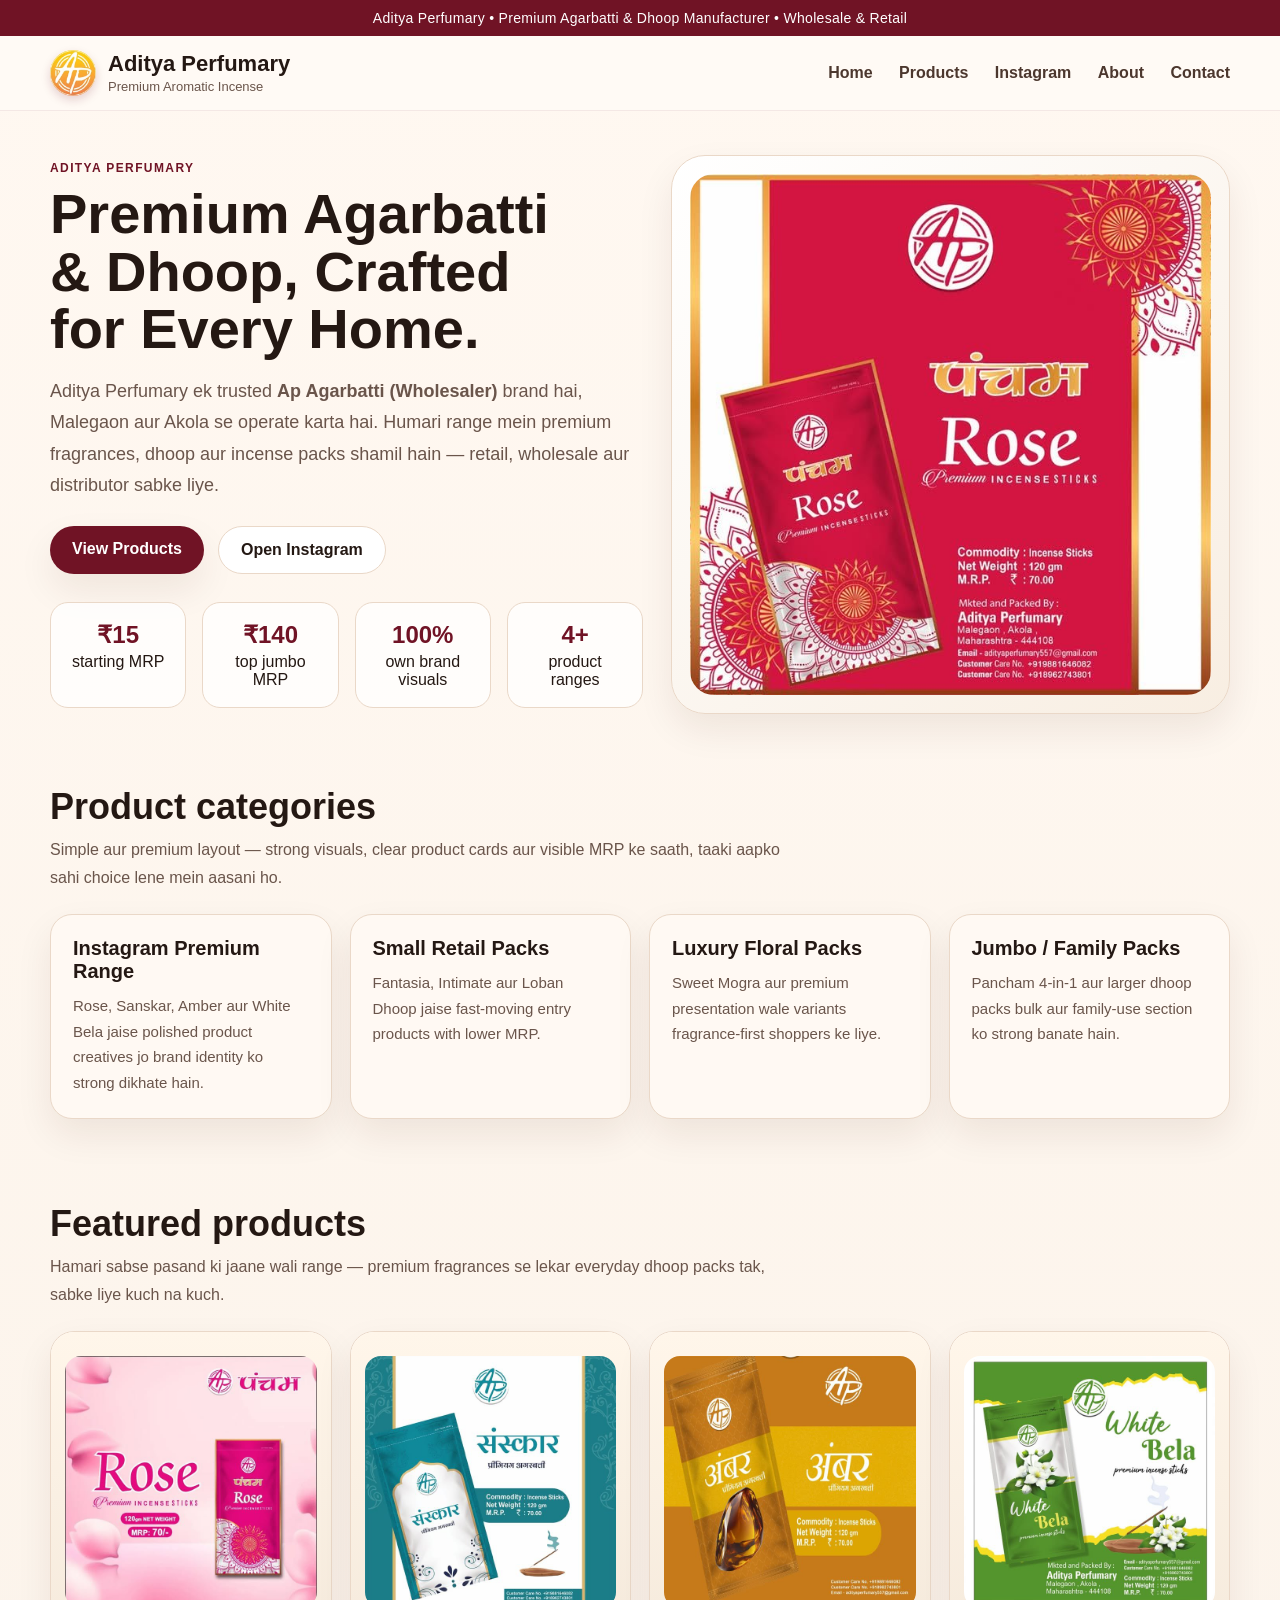
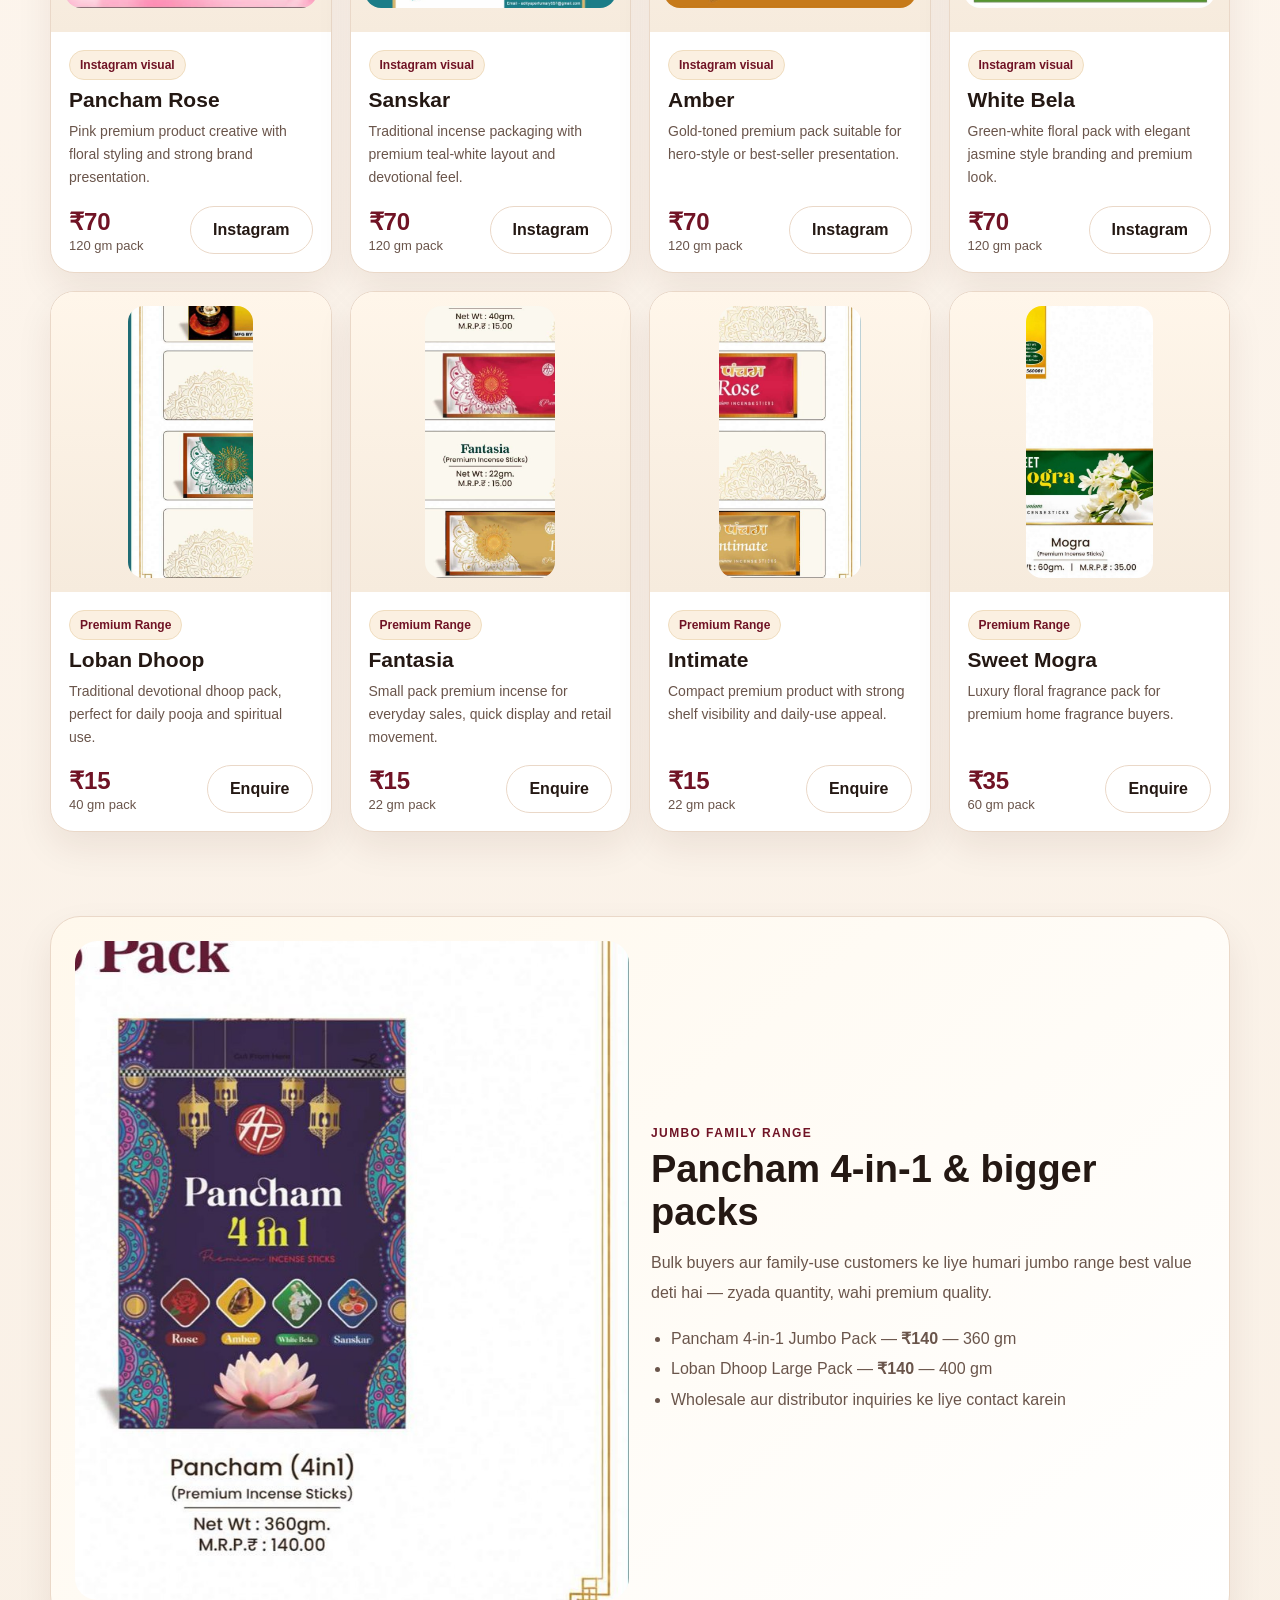
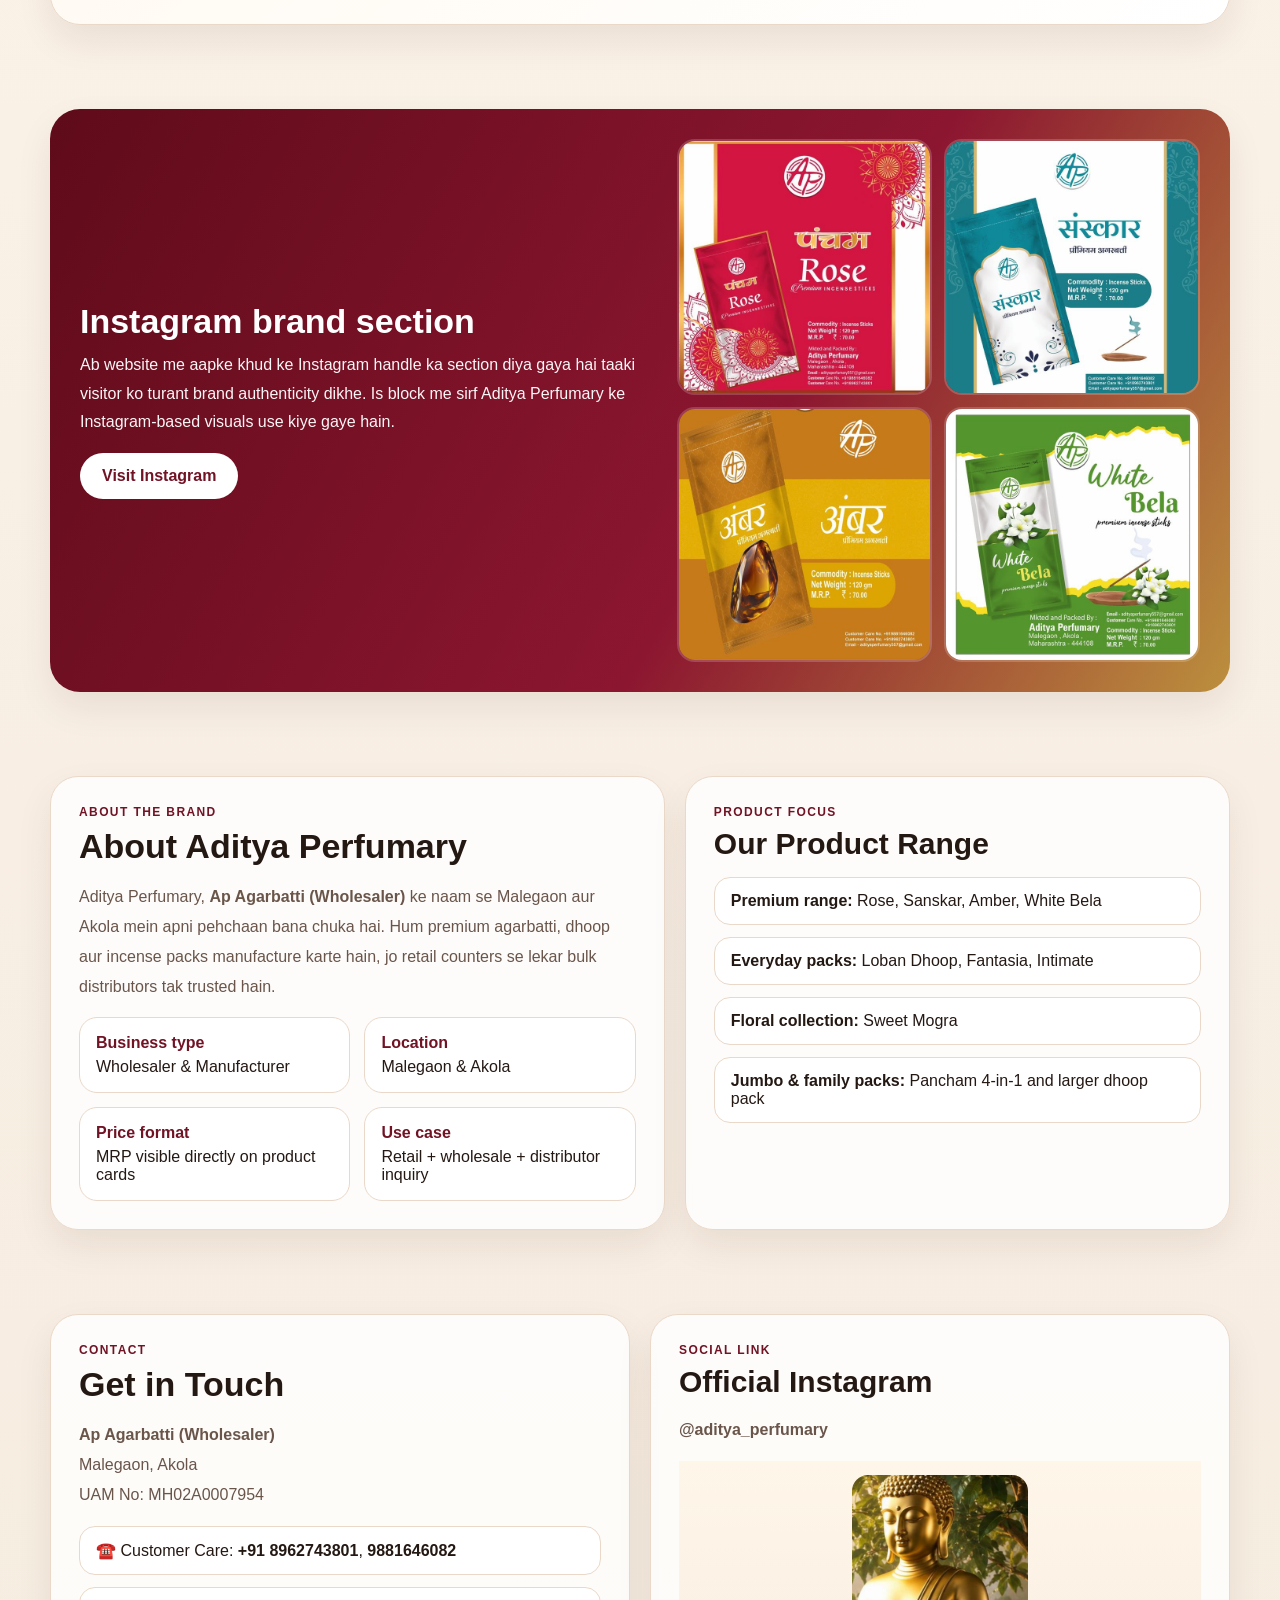
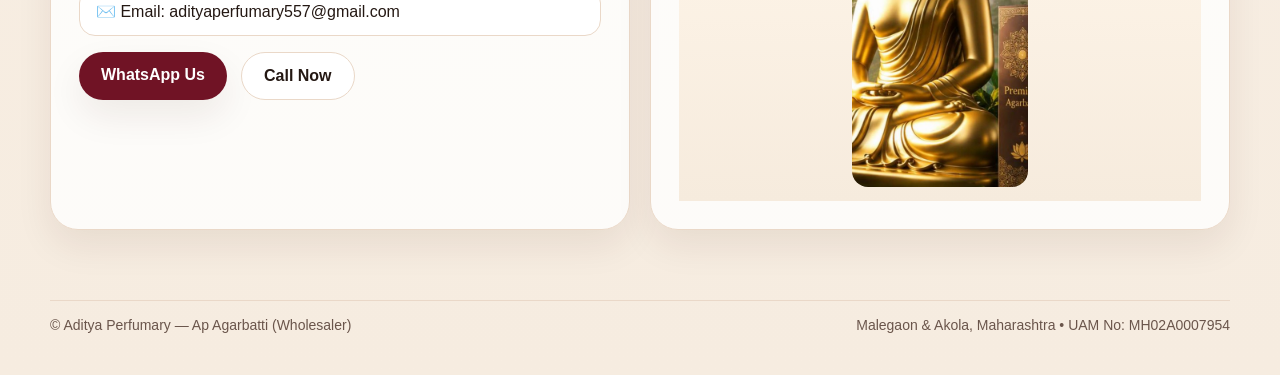
==== index.html @ 27def269 "Add files via upload" ====
<!DOCTYPE html>
<html lang="en">
<head>
<meta charset="UTF-8" />
<meta name="viewport" content="width=device-width, initial-scale=1.0" />
<title>Aditya Perfumary | One Page Website</title>
<link rel="stylesheet" href="style.css" />
</head>
<body>
<div class="top">Aditya Perfumary • Premium Agarbatti & Dhoop Manufacturer • Wholesale &amp; Retail</div>
<header>
  <div class="wrap nav">
    <div class="brand">
      <img class="mark" src="logo.png" alt="Aditya Perfumary Logo" />
      <div><b>Aditya Perfumary</b><span> Premium Aromatic Incense</span></div>
    </div>
    <nav>
      <a href="#home">Home</a>
      <a href="#products">Products</a>
      <a href="#instagram">Instagram</a>
      <a href="#about">About</a>
      <a href="#contact">Contact</a>
    </nav>
  </div>
</header>
<main id="home">
  <section class="hero">
    <div class="wrap hero-grid">
      <div>
        <div class="eyebrow">Aditya Perfumary</div>
        <h1>Premium Agarbatti<br>& Dhoop, Crafted<br>for Every Home.</h1>
        <div class="lead">Aditya Perfumary ek trusted <b>Ap Agarbatti (Wholesaler)</b> brand hai, Malegaon aur Akola se operate karta hai. Humari range mein premium fragrances, dhoop aur incense packs shamil hain — retail, wholesale aur distributor sabke liye.</div>
        <div class="btns">
          <a class="btn primary" href="#products">View Products</a>
          <a class="btn secondary" href="https://www.instagram.com/aditya_perfumary/" target="_blank">Open Instagram</a>
        </div>
        <div class="stats">
          <div class="stat"><strong>₹15</strong><span>starting MRP</span></div>
          <div class="stat"><strong>₹140</strong><span>top jumbo MRP</span></div>
          <div class="stat"><strong>100%</strong><span>own brand visuals</span></div>
          <div class="stat"><strong>4+</strong><span>product ranges</span></div>
        </div>
      </div>
      <div class="hero-card"><img src="[data-uri]" alt="Aditya Perfumary Instagram product" /></div>
    </div>
  </section>

  <section>
    <div class="wrap">
      <div class="section-head">
        <div>
          <h2>Product categories</h2>
          <p>Simple aur premium layout — strong visuals, clear product cards aur visible MRP ke saath, taaki aapko sahi choice lene mein aasani ho.</p>
        </div>
      </div>
      <div class="cats">
        <div class="cat"><h3>Instagram Premium Range</h3><p>Rose, Sanskar, Amber aur White Bela jaise polished product creatives jo brand identity ko strong dikhate hain.</p></div>
        <div class="cat"><h3>Small Retail Packs</h3><p>Fantasia, Intimate aur Loban Dhoop jaise fast-moving entry products with lower MRP.</p></div>
        <div class="cat"><h3>Luxury Floral Packs</h3><p>Sweet Mogra aur premium presentation wale variants fragrance-first shoppers ke liye.</p></div>
        <div class="cat"><h3>Jumbo / Family Packs</h3><p>Pancham 4-in-1 aur larger dhoop packs bulk aur family-use section ko strong banate hain.</p></div>
      </div>
    </div>
  </section>

  <section id="products">
    <div class="wrap">
      <div class="section-head">
        <div>
          <h2>Featured products</h2>
          <p>Hamari sabse pasand ki jaane wali range — premium fragrances se lekar everyday dhoop packs tak, sabke liye kuch na kuch.</p>
        </div>
      </div>
      <div class="products">
        <article class="card"><div class="pimg"><img src="[data-uri]" alt="Pancham Rose" /></div><div class="body"><span class="tag">Instagram visual</span><h3>Pancham Rose</h3><p>Pink premium product creative with floral styling and strong brand presentation.</p><div class="price"><div><strong>₹70</strong><br><span>120 gm pack</span></div><a class="btn secondary" href="https://www.instagram.com/aditya_perfumary/" target="_blank">Instagram</a></div></div></article>
        <article class="card"><div class="pimg"><img src="[data-uri]" alt="Sanskar" /></div><div class="body"><span class="tag">Instagram visual</span><h3>Sanskar</h3><p>Traditional incense packaging with premium teal-white layout and devotional feel.</p><div class="price"><div><strong>₹70</strong><br><span>120 gm pack</span></div><a class="btn secondary" href="https://www.instagram.com/aditya_perfumary/" target="_blank">Instagram</a></div></div></article>
        <article class="card"><div class="pimg"><img src="[data-uri]" alt="Amber" /></div><div class="body"><span class="tag">Instagram visual</span><h3>Amber</h3><p>Gold-toned premium pack suitable for hero-style or best-seller presentation.</p><div class="price"><div><strong>₹70</strong><br><span>120 gm pack</span></div><a class="btn secondary" href="https://www.instagram.com/aditya_perfumary/" target="_blank">Instagram</a></div></div></article>
        <article class="card"><div class="pimg"><img src="[data-uri]" alt="White Bela" /></div><div class="body"><span class="tag">Instagram visual</span><h3>White Bela</h3><p>Green-white floral pack with elegant jasmine style branding and premium look.</p><div class="price"><div><strong>₹70</strong><br><span>120 gm pack</span></div><a class="btn secondary" href="https://www.instagram.com/aditya_perfumary/" target="_blank">Instagram</a></div></div></article>
        <article class="card"><div class="pimg"><img src="[data-uri]" alt="Loban Dhoop" /></div><div class="body"><span class="tag">Premium Range</span><h3>Loban Dhoop</h3><p>Traditional devotional dhoop pack, perfect for daily pooja and spiritual use.</p><div class="price"><div><strong>₹15</strong><br><span>40 gm pack</span></div><a class="btn secondary" href="#contact">Enquire</a></div></div></article>
        <article class="card"><div class="pimg"><img src="[data-uri]" alt="Fantasia" /></div><div class="body"><span class="tag">Premium Range</span><h3>Fantasia</h3><p>Small pack premium incense for everyday sales, quick display and retail movement.</p><div class="price"><div><strong>₹15</strong><br><span>22 gm pack</span></div><a class="btn secondary" href="#contact">Enquire</a></div></div></article>
        <article class="card"><div class="pimg"><img src="[data-uri]" alt="Intimate" /></div><div class="body"><span class="tag">Premium Range</span><h3>Intimate</h3><p>Compact premium product with strong shelf visibility and daily-use appeal.</p><div class="price"><div><strong>₹15</strong><br><span>22 gm pack</span></div><a class="btn secondary" href="#contact">Enquire</a></div></div></article>
        <article class="card"><div class="pimg"><img src="[data-uri]" alt="Sweet Mogra" /></div><div class="body"><span class="tag">Premium Range</span><h3>Sweet Mogra</h3><p>Luxury floral fragrance pack for premium home fragrance buyers.</p><div class="price"><div><strong>₹35</strong><br><span>60 gm pack</span></div><a class="btn secondary" href="#contact">Enquire</a></div></div></article>
      </div>
    </div>
  </section>

  <section>
    <div class="wrap feature">
      <img src="[data-uri]" alt="Pancham 4 in 1 jumbo" />
      <div>
        <div class="eyebrow">Jumbo family range</div>
        <h2>Pancham 4-in-1 & bigger packs</h2>
        <p>Bulk buyers aur family-use customers ke liye humari jumbo range best value deti hai — zyada quantity, wahi premium quality.</p>
        <ul>
          <li>Pancham 4-in-1 Jumbo Pack — <b>₹140</b> — 360 gm</li>
          <li>Loban Dhoop Large Pack — <b>₹140</b> — 400 gm</li>
          <li>Wholesale aur distributor inquiries ke liye contact karein</li>
        </ul>
      </div>
    </div>
  </section>

  <section id="instagram">
    <div class="wrap instagram-band">
      <div>
        <h2>Instagram brand section</h2>
        <p>Ab website me aapke khud ke Instagram handle ka section diya gaya hai taaki visitor ko turant brand authenticity dikhe. Is block me sirf Aditya Perfumary ke Instagram-based visuals use kiye gaye hain.</p>
        <a class="btn" href="https://www.instagram.com/aditya_perfumary/" target="_blank">Visit Instagram</a>
      </div>
      <div class="ig-grid">
        <img src="[data-uri]" alt="Instagram Rose post" />
        <img src="[data-uri]" alt="Instagram Sanskar post" />
        <img src="[data-uri]" alt="Instagram Amber post" />
        <img src="[data-uri]" alt="Instagram White Bela post" />
      </div>
    </div>
  </section>

  <section id="about">
    <div class="wrap about">
      <div class="panel">
        <div class="eyebrow">About the brand</div>
        <h2 style="font-size:34px;margin:8px 0 12px">About Aditya Perfumary</h2>
        <p>Aditya Perfumary, <b>Ap Agarbatti (Wholesaler)</b> ke naam se Malegaon aur Akola mein apni pehchaan bana chuka hai. Hum premium agarbatti, dhoop aur incense packs manufacture karte hain, jo retail counters se lekar bulk distributors tak trusted hain.</p>
        <div class="mini-grid">
          <div class="mini"><b>Business type</b><span>Wholesaler &amp; Manufacturer</span></div>
          <div class="mini"><b>Location</b><span>Malegaon &amp; Akola</span></div>
          <div class="mini"><b>Price format</b><span>MRP visible directly on product cards</span></div>
          <div class="mini"><b>Use case</b><span>Retail + wholesale + distributor inquiry</span></div>
        </div>
      </div>
      <div class="panel">
        <div class="eyebrow">Product focus</div>
        <h2 style="font-size:30px;margin:8px 0 12px">Our Product Range</h2>
        <div class="list">
          <div><b>Premium range:</b> Rose, Sanskar, Amber, White Bela</div>
          <div><b>Everyday packs:</b> Loban Dhoop, Fantasia, Intimate</div>
          <div><b>Floral collection:</b> Sweet Mogra</div>
          <div><b>Jumbo &amp; family packs:</b> Pancham 4-in-1 and larger dhoop pack</div>
        </div>
      </div>
    </div>
  </section>

  <section id="contact">
    <div class="wrap contact">
      <div class="panel">
        <div class="eyebrow">Contact</div>
        <h2 style="font-size:34px;margin:8px 0 12px">Get in Touch</h2>
        <p><b>Ap Agarbatti (Wholesaler)</b><br>Malegaon, Akola<br>UAM No: MH02A0007954</p>
        <div class="list">
          <div>☎️ Customer Care: <b>+91 8962743801</b>, <b>9881646082</b></div>
          <div>✉️ Email: <a href="mailto:adityaperfumary557@gmail.com">adityaperfumary557@gmail.com</a></div>
        </div>
        <div class="btns" style="margin-top:16px">
          <a class="btn primary" href="https://wa.me/918962743801" target="_blank">WhatsApp Us</a>
          <a class="btn secondary" href="tel:+918962743801">Call Now</a>
        </div>
      </div>
      <div class="panel">
        <div class="eyebrow">Social link</div>
        <h2 style="font-size:30px;margin:8px 0 12px">Official Instagram</h2>
        <p><a href="https://www.instagram.com/aditya_perfumary/" target="_blank"><b>@aditya_perfumary</b></a></p>
        <div class="pimg" style="height:340px"><img src="[data-uri]" alt="Pancham 4-in-1 Jumbo Pack" /></div>
      </div>
    </div>
  </section>
</main>
<footer>
  <div class="wrap footer">
    <div>© Aditya Perfumary — Ap Agarbatti (Wholesaler)</div>
    <div>Malegaon &amp; Akola, Maharashtra • UAM No: MH02A0007954</div>
  </div>
</footer>
</body>
</html>
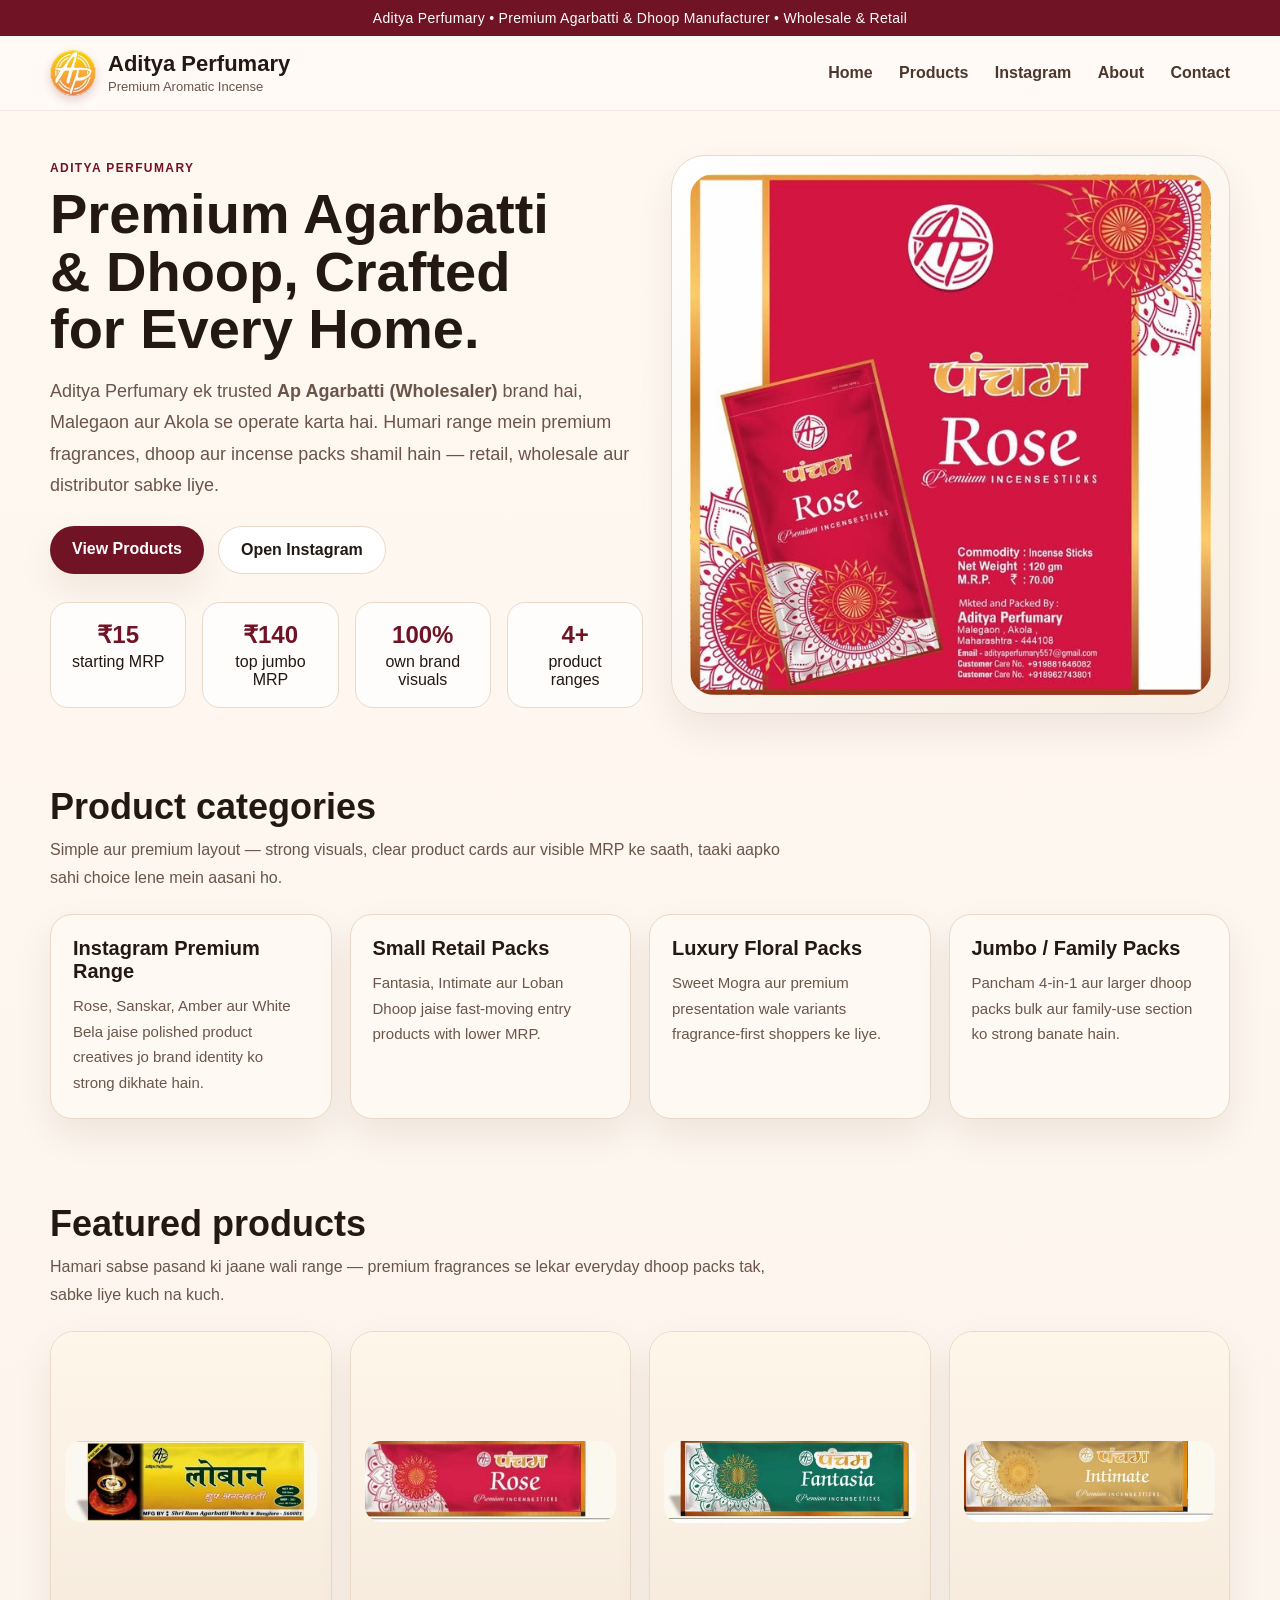
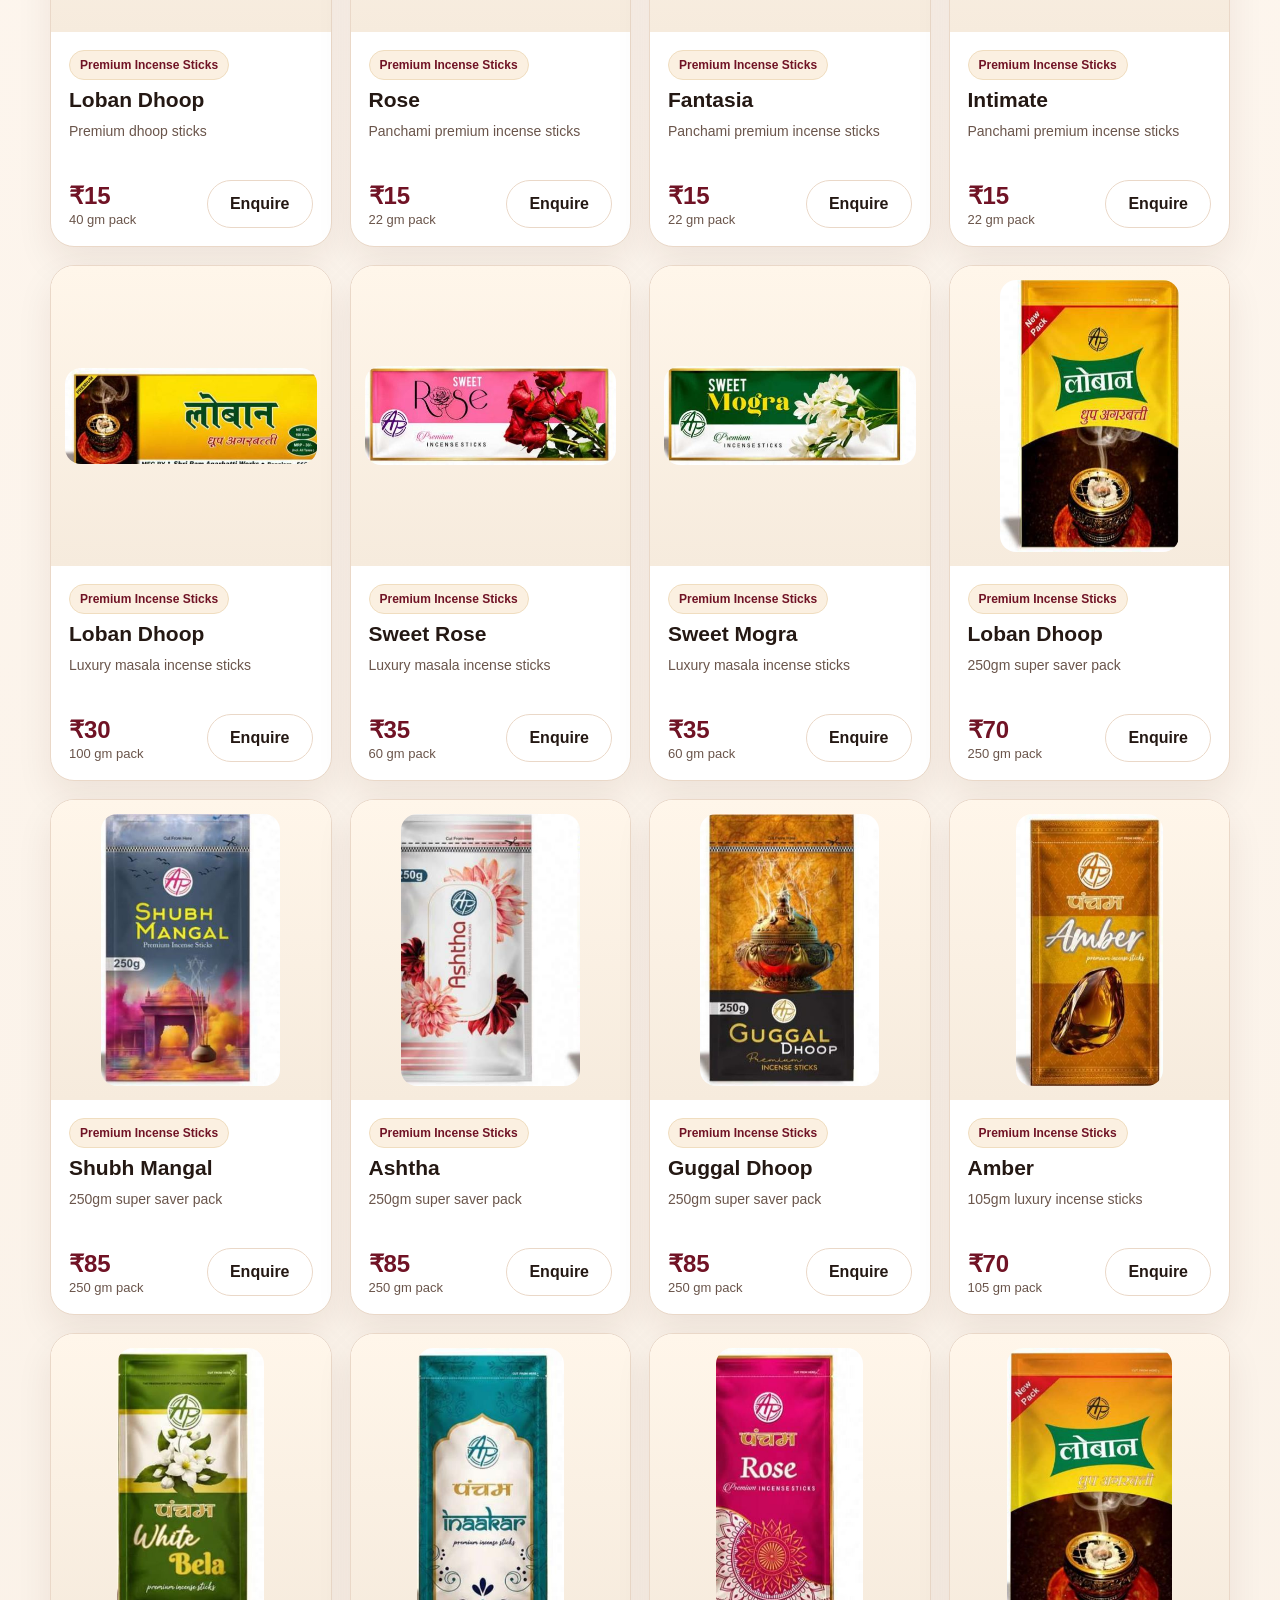
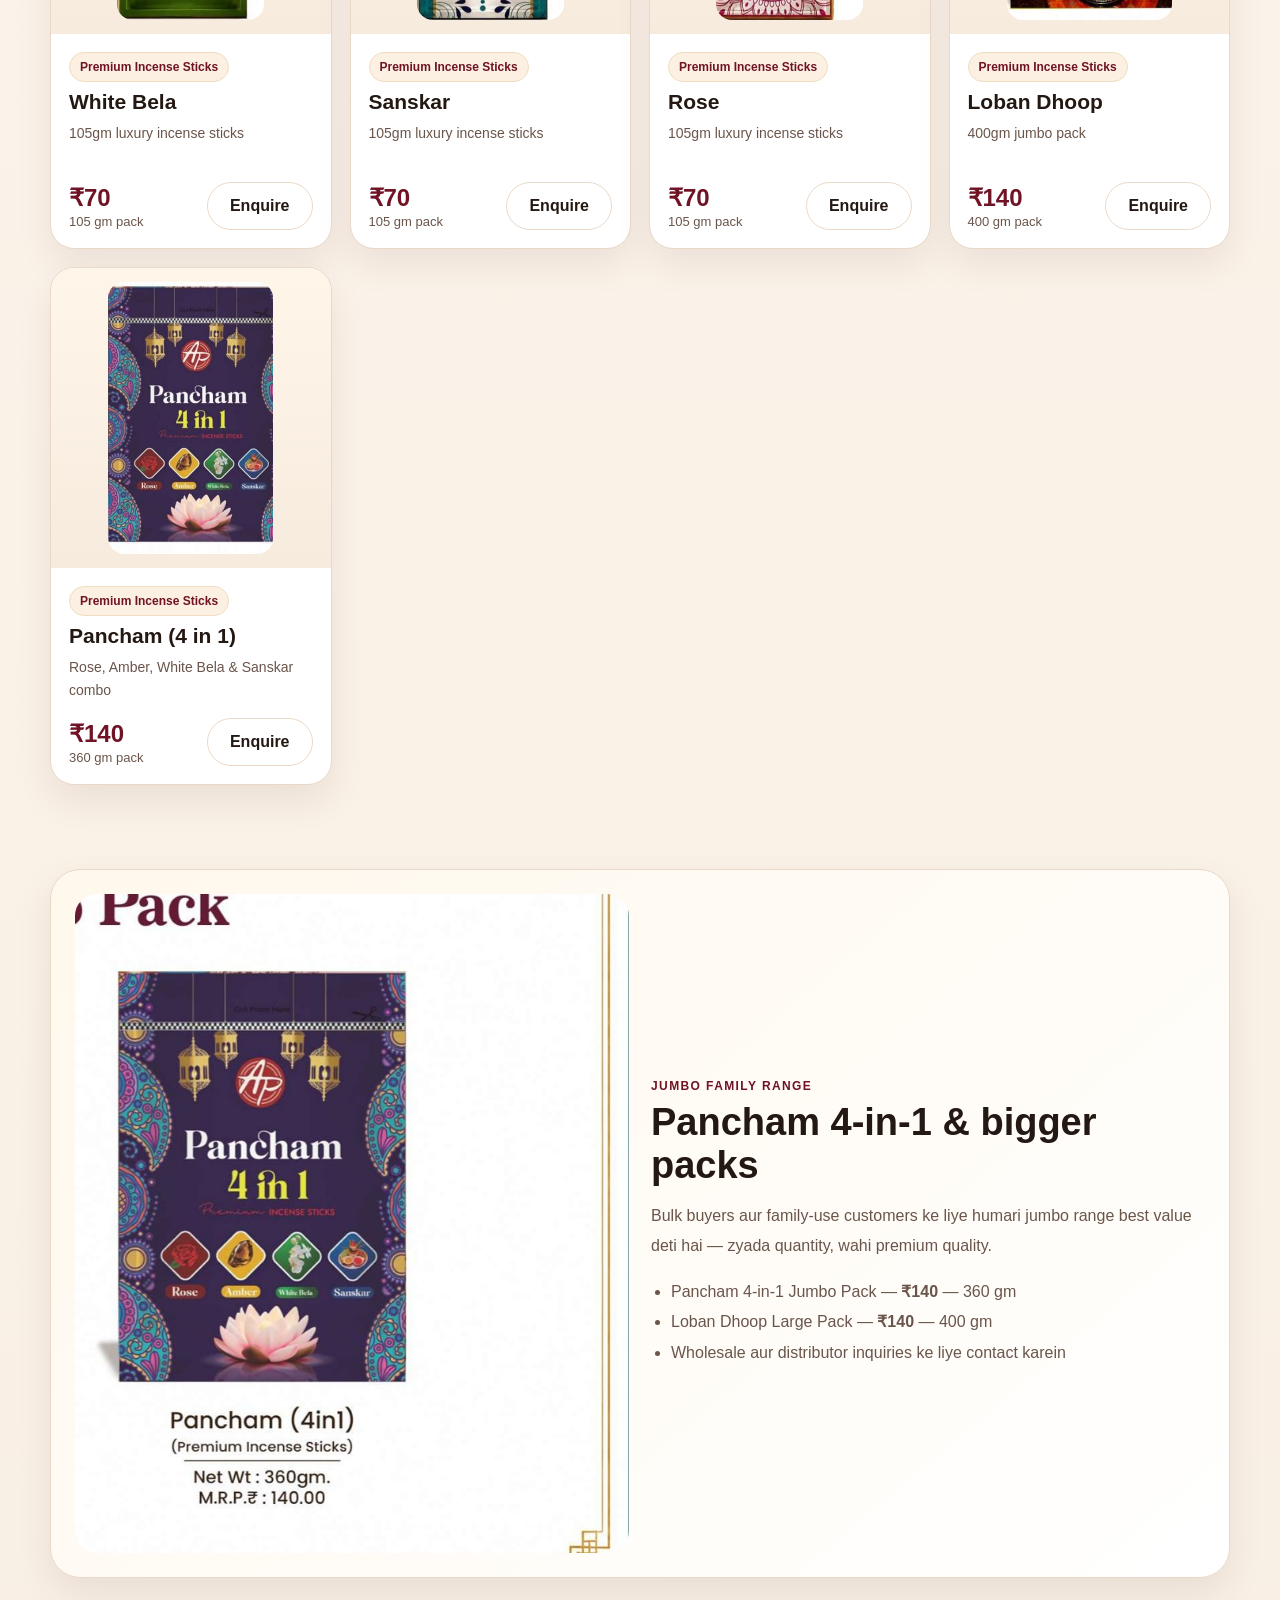
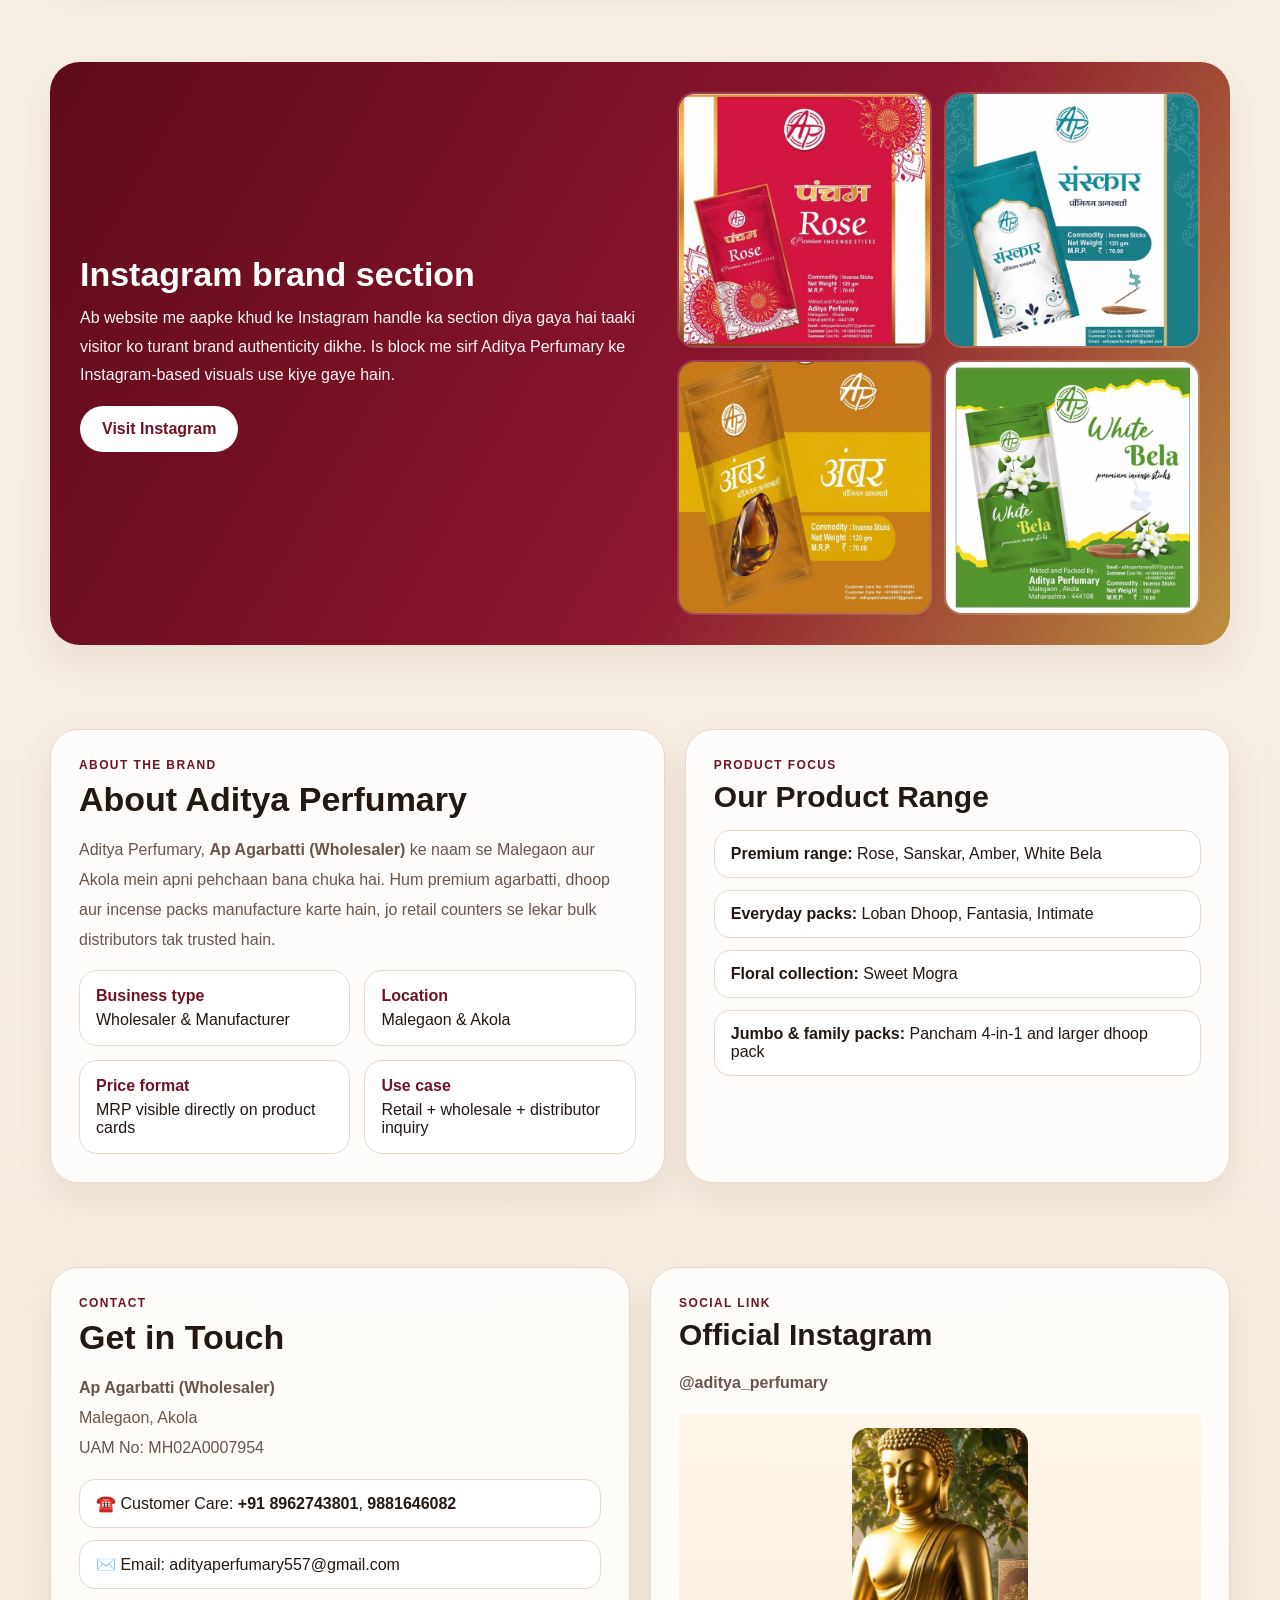
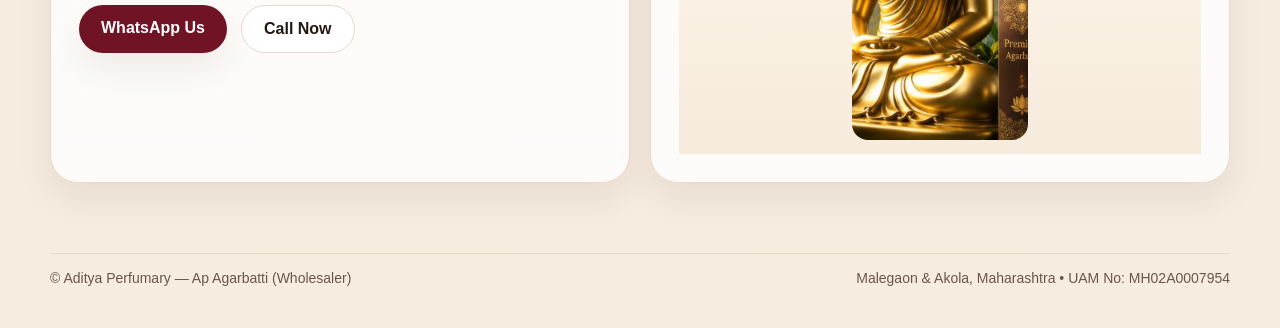
==== commit 1a009e40: "Add files via upload" ====
--- a/index.html
+++ b/index.html
@@ -71,14 +71,23 @@
         </div>
       </div>
       <div class="products">
-        <article class="card"><div class="pimg"><img src="[data-uri]" alt="Pancham Rose" /></div><div class="body"><span class="tag">Instagram visual</span><h3>Pancham Rose</h3><p>Pink premium product creative with floral styling and strong brand presentation.</p><div class="price"><div><strong>₹70</strong><br><span>120 gm pack</span></div><a class="btn secondary" href="https://www.instagram.com/aditya_perfumary/" target="_blank">Instagram</a></div></div></article>
-        <article class="card"><div class="pimg"><img src="[data-uri]" alt="Sanskar" /></div><div class="body"><span class="tag">Instagram visual</span><h3>Sanskar</h3><p>Traditional incense packaging with premium teal-white layout and devotional feel.</p><div class="price"><div><strong>₹70</strong><br><span>120 gm pack</span></div><a class="btn secondary" href="https://www.instagram.com/aditya_perfumary/" target="_blank">Instagram</a></div></div></article>
-        <article class="card"><div class="pimg"><img src="[data-uri]" alt="Amber" /></div><div class="body"><span class="tag">Instagram visual</span><h3>Amber</h3><p>Gold-toned premium pack suitable for hero-style or best-seller presentation.</p><div class="price"><div><strong>₹70</strong><br><span>120 gm pack</span></div><a class="btn secondary" href="https://www.instagram.com/aditya_perfumary/" target="_blank">Instagram</a></div></div></article>
-        <article class="card"><div class="pimg"><img src="[data-uri]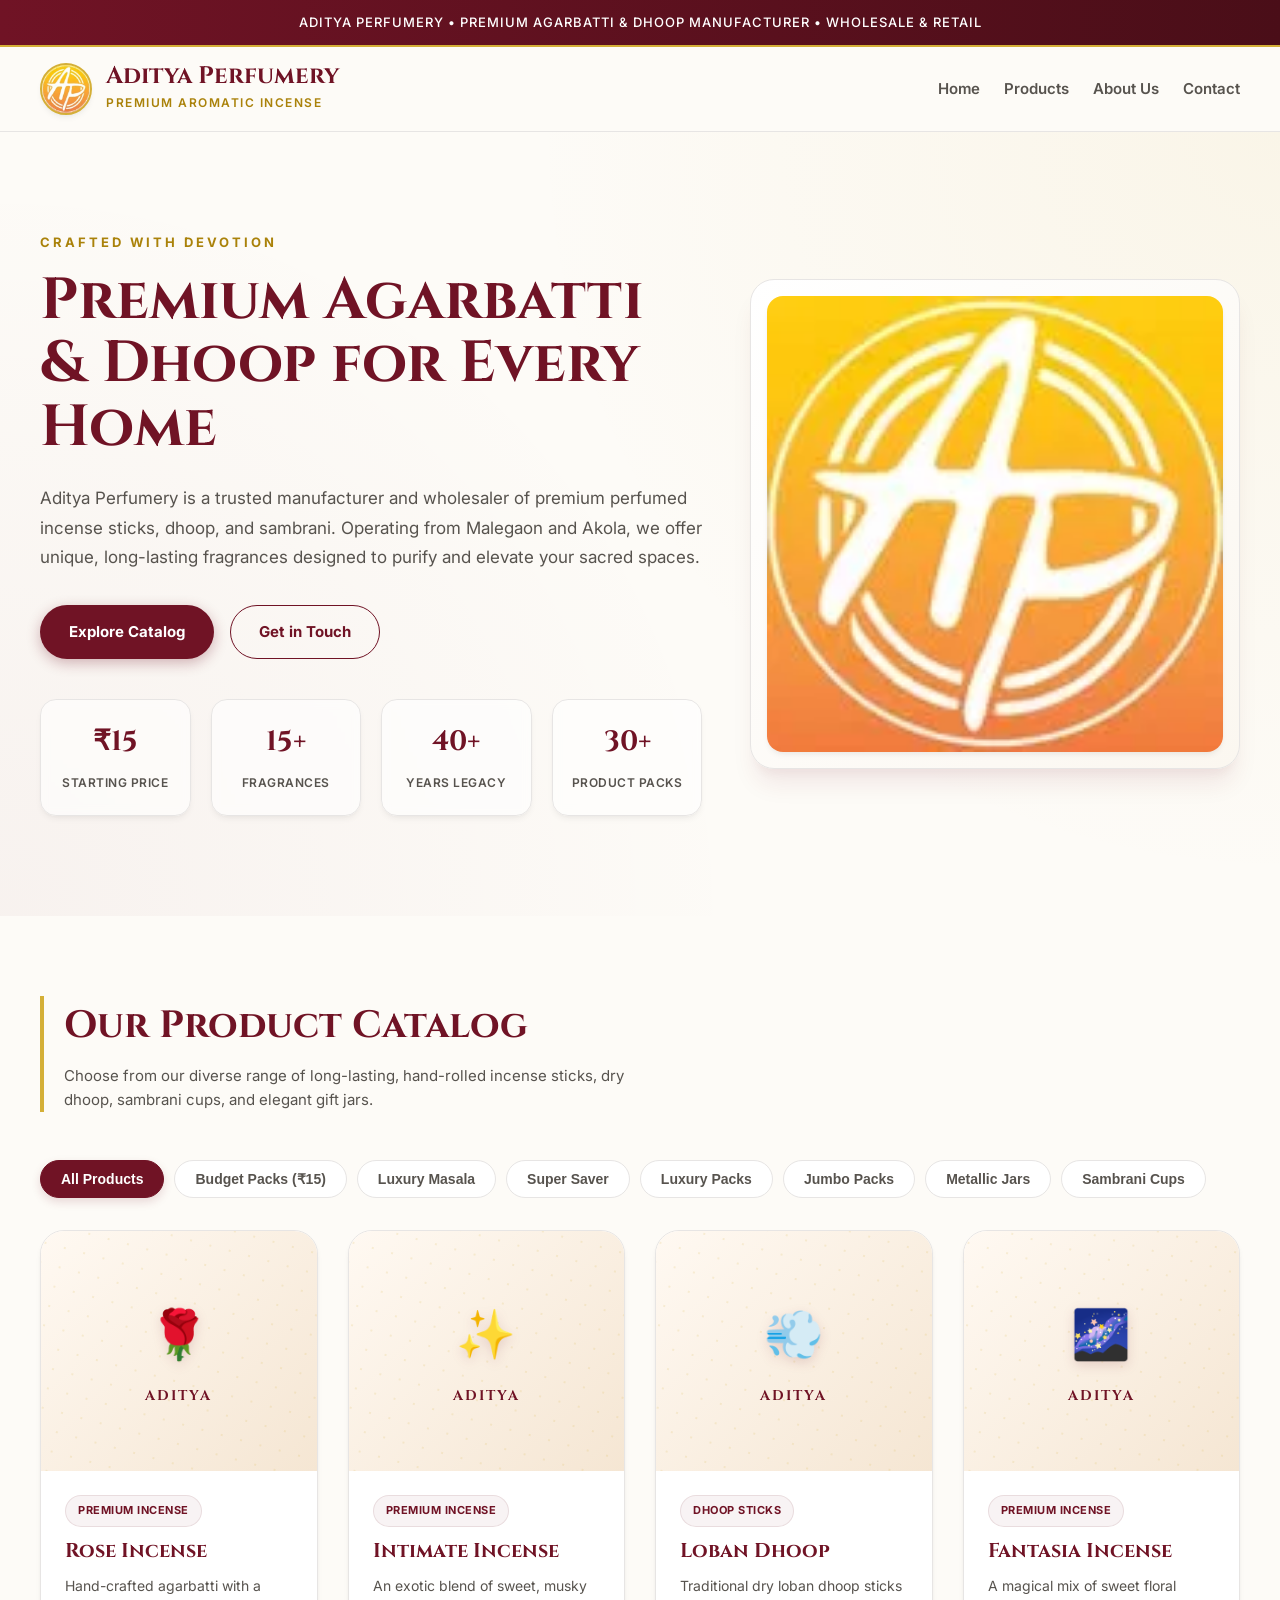
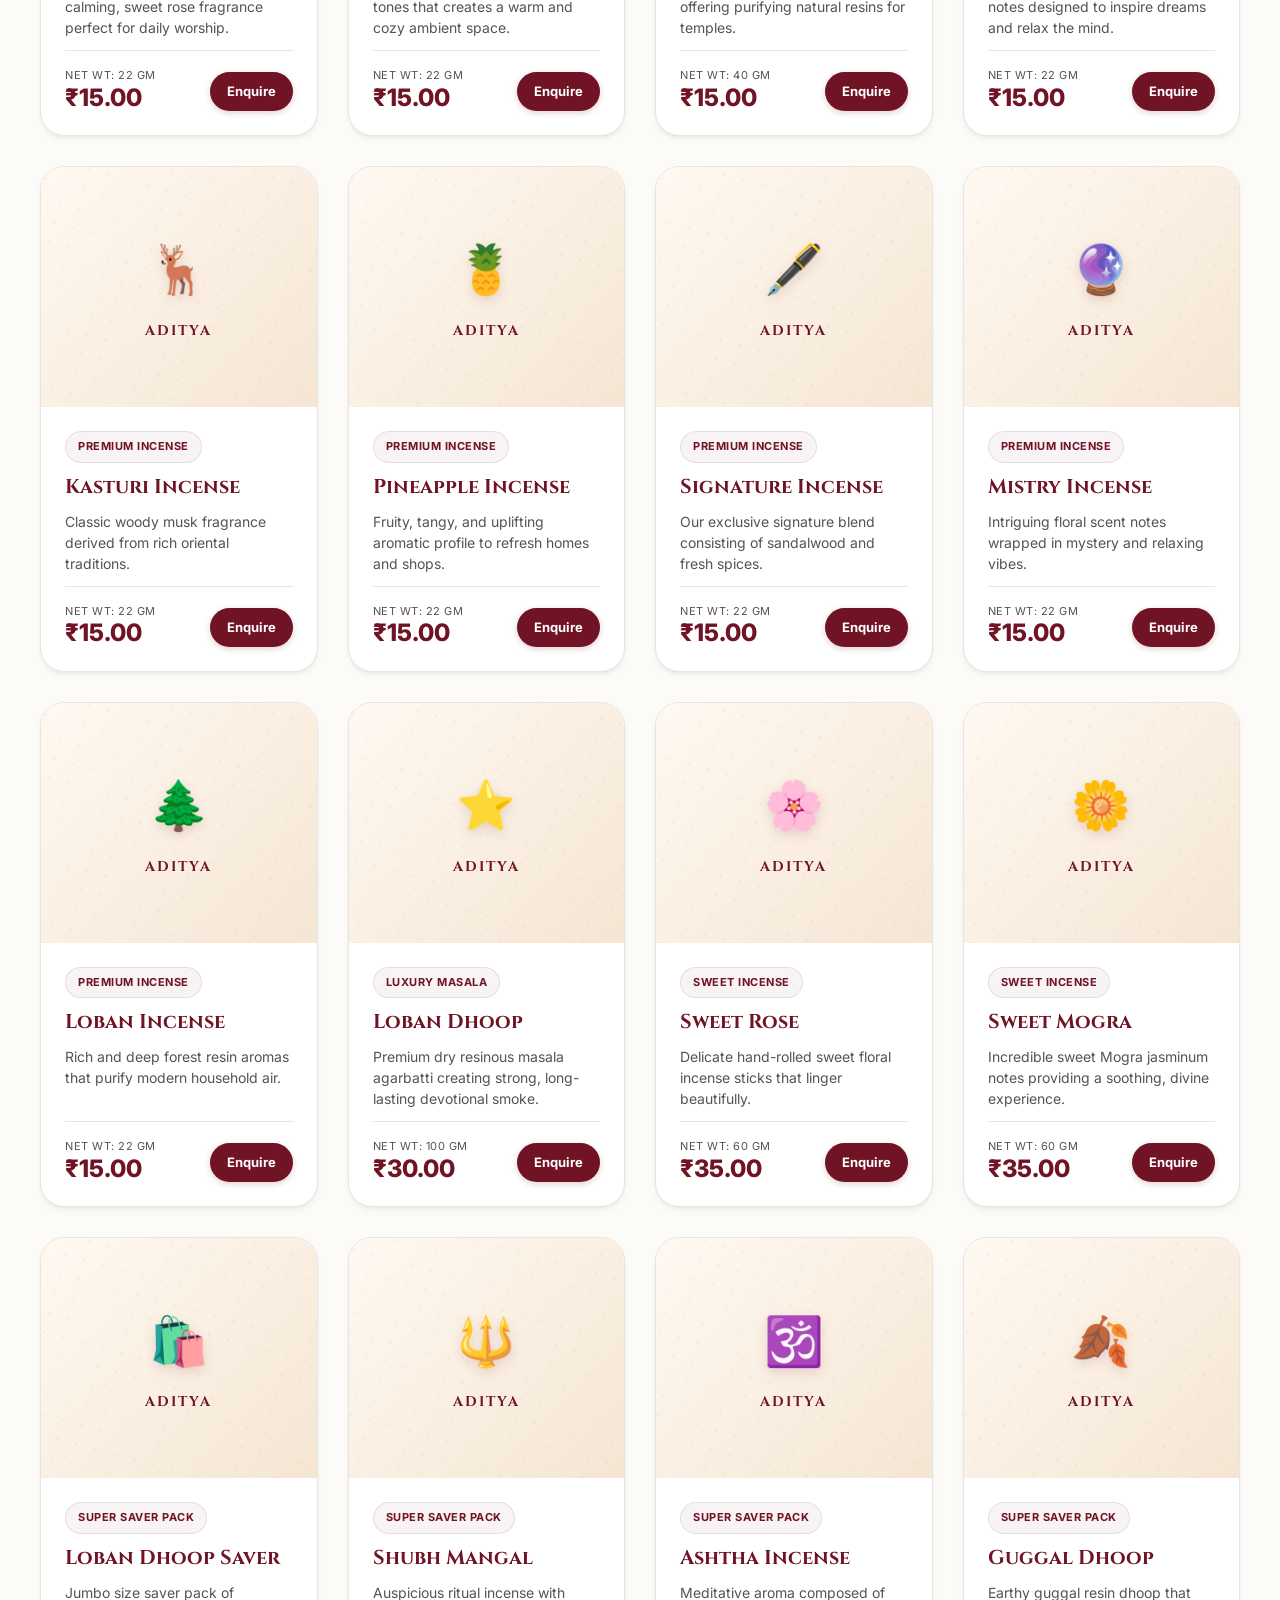
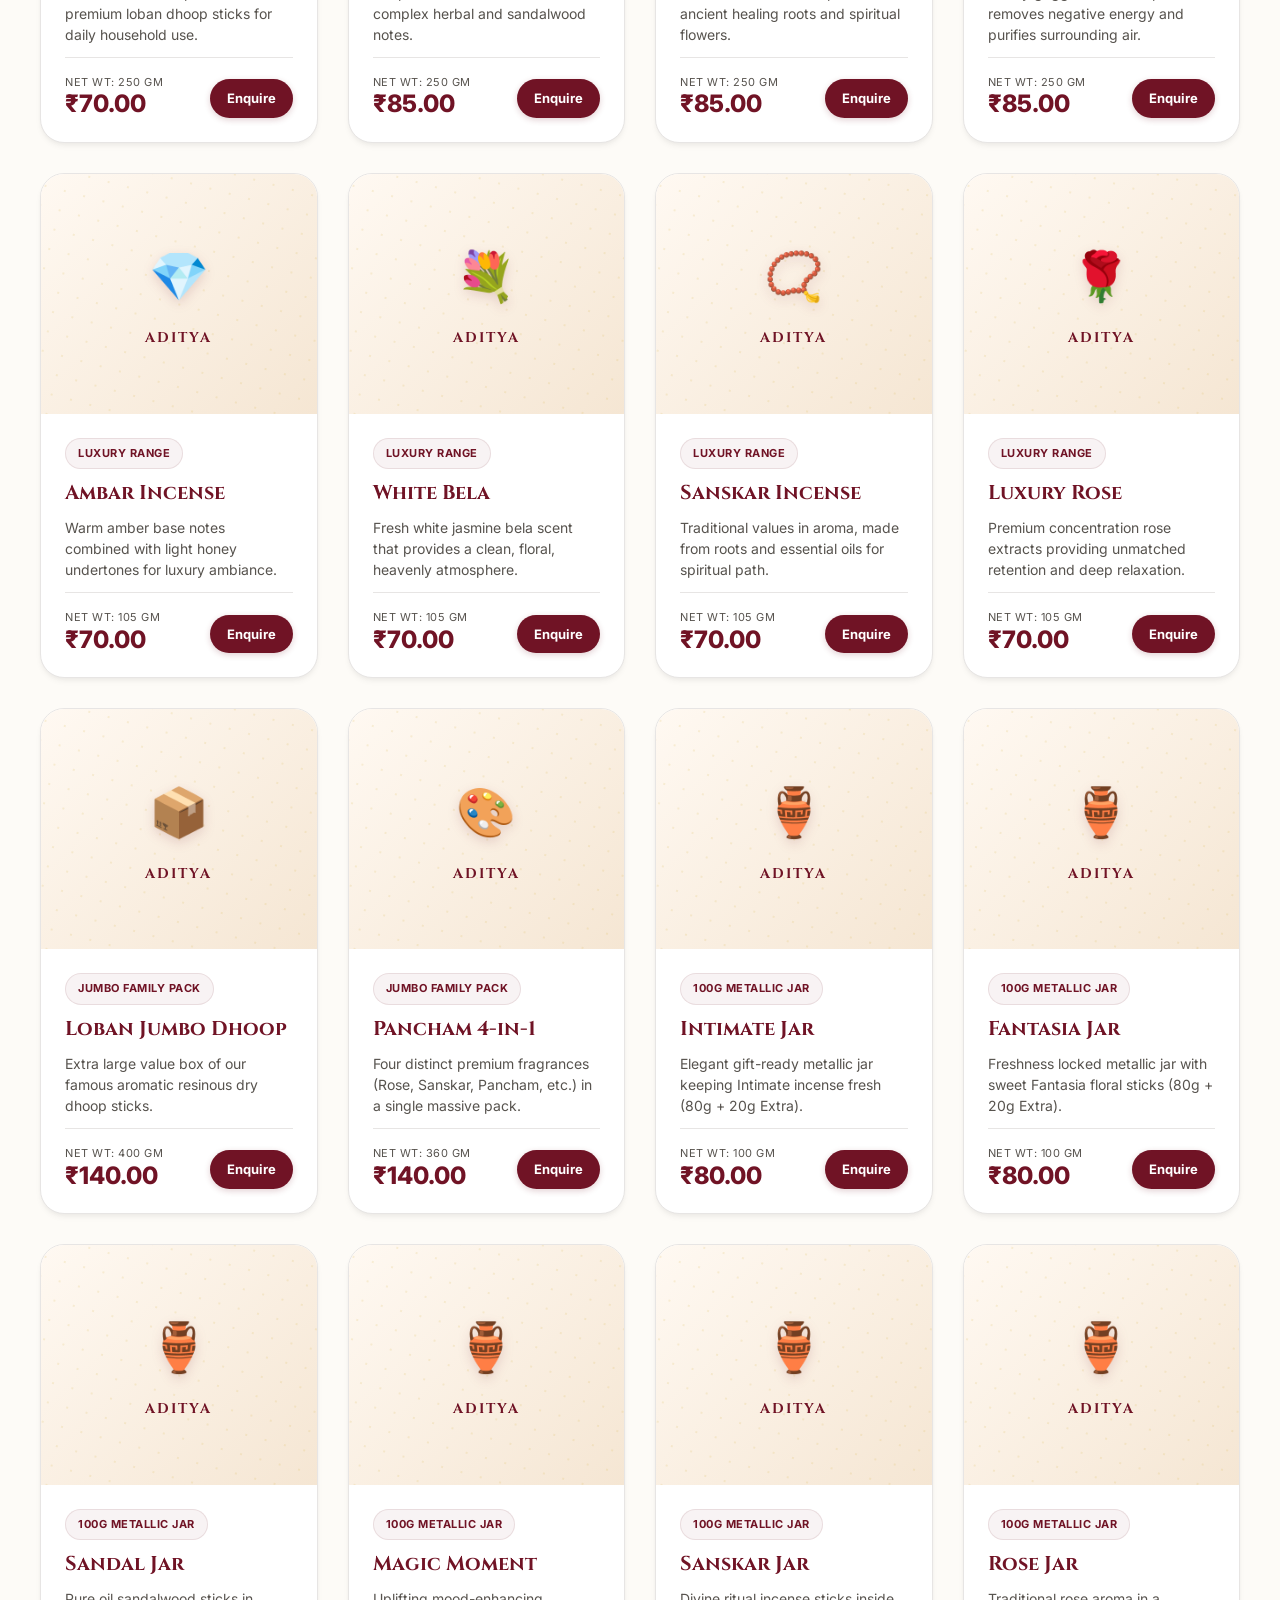
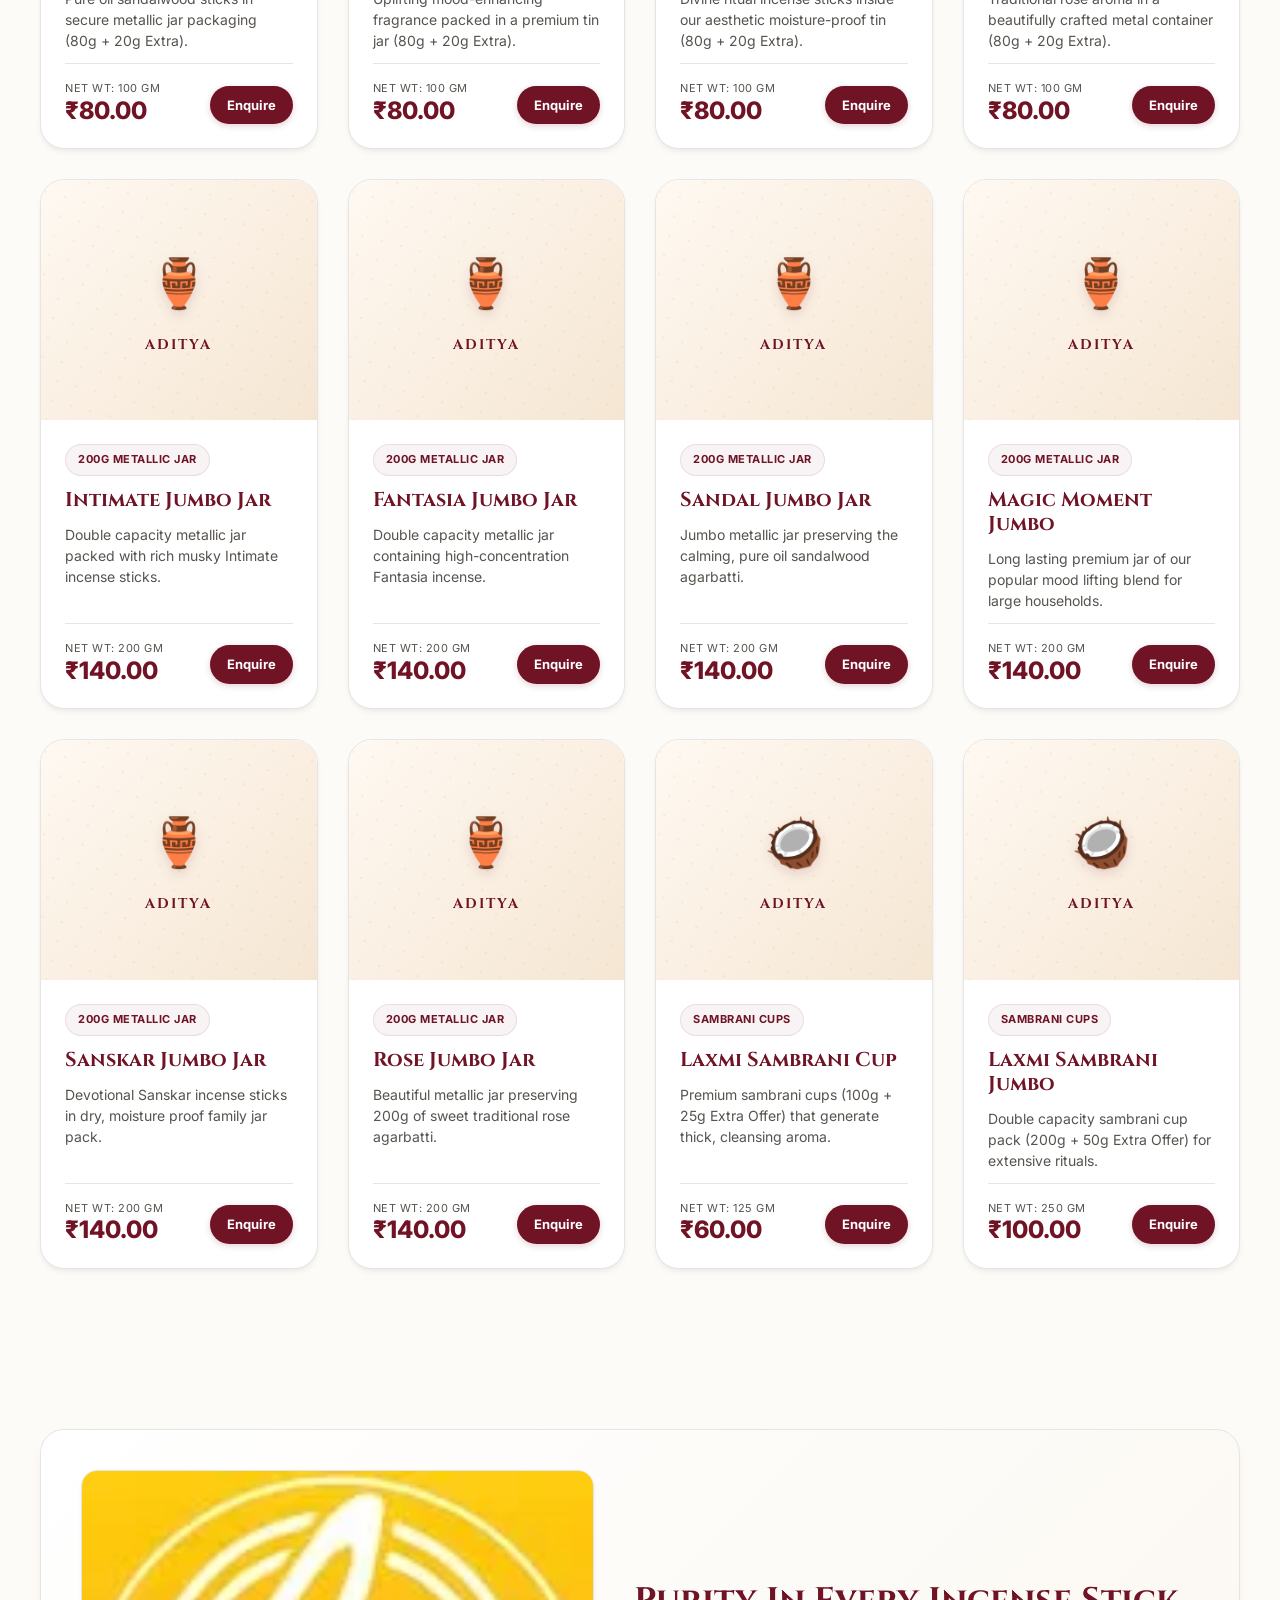
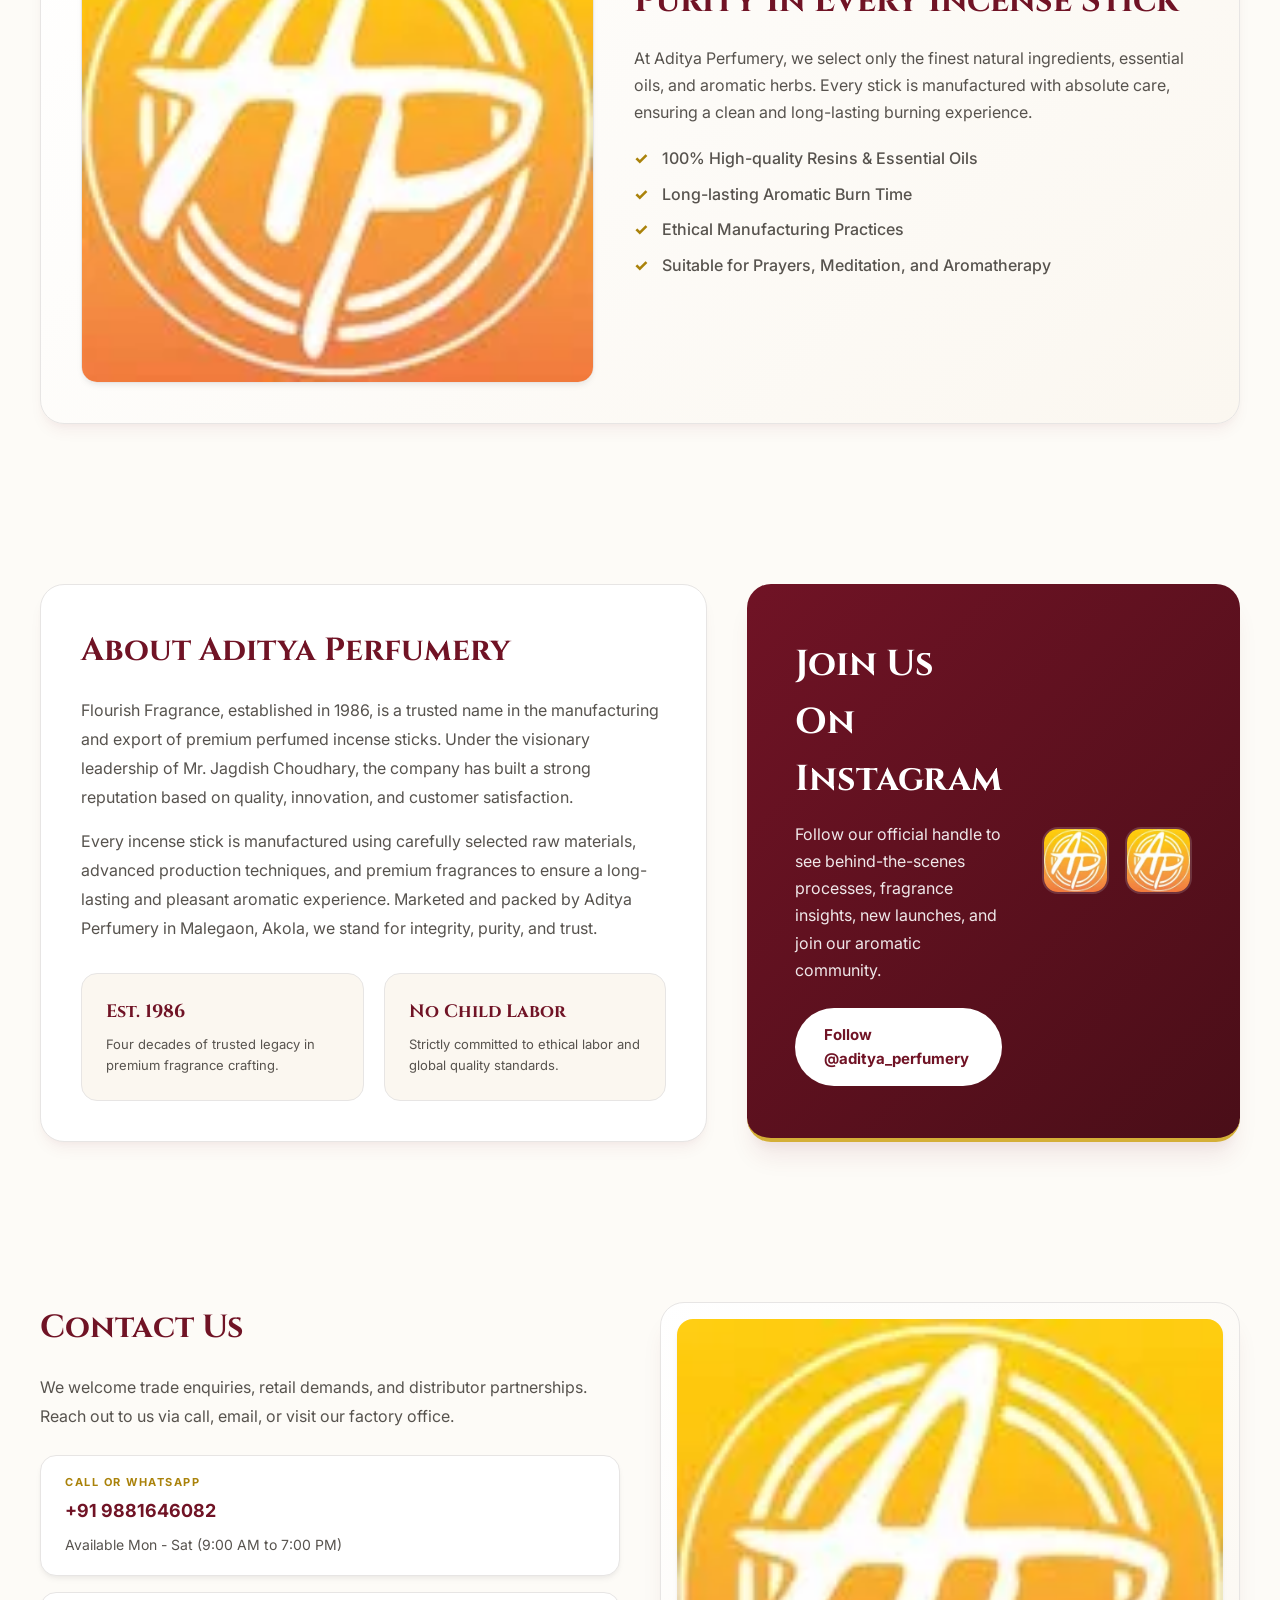
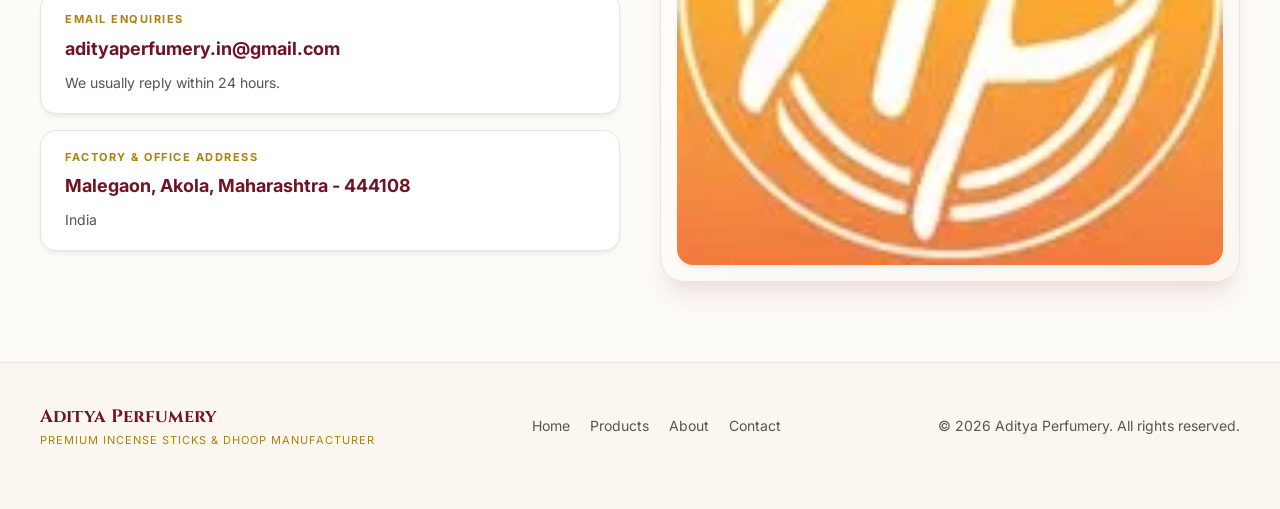
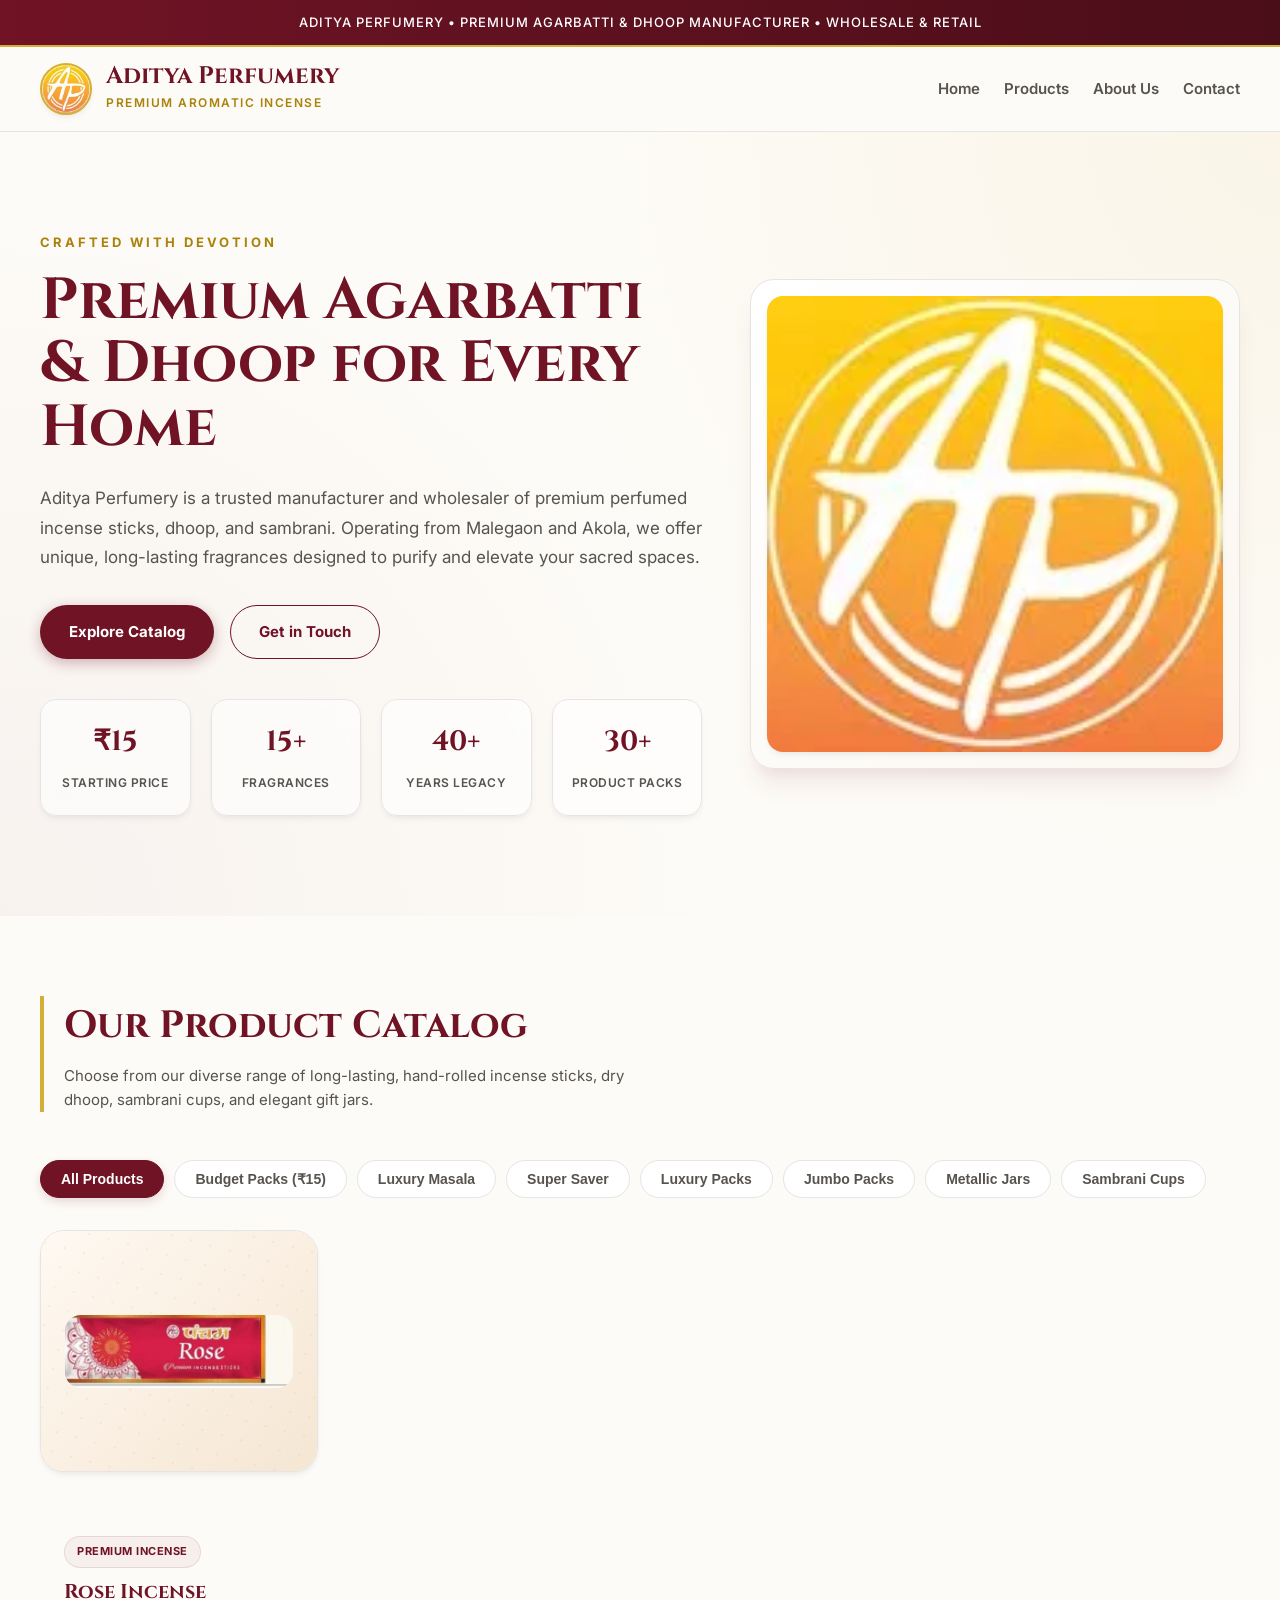
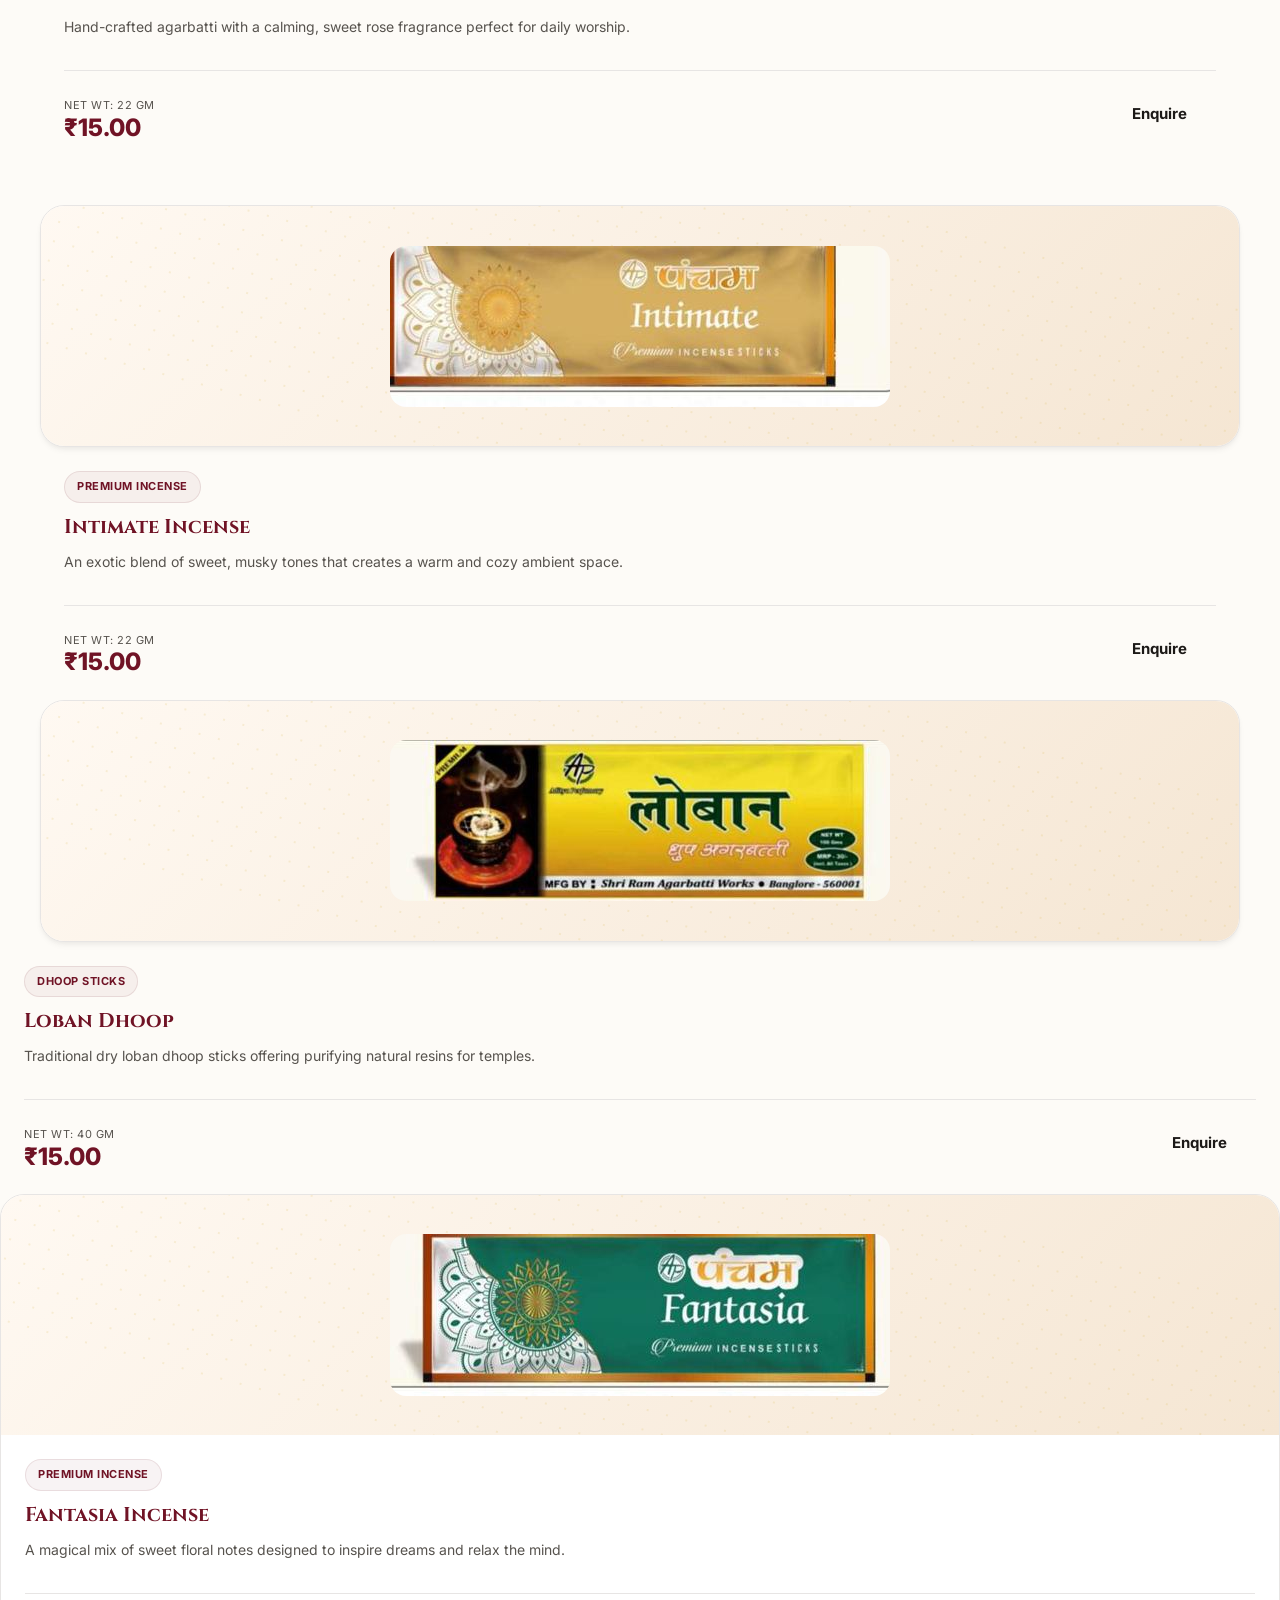
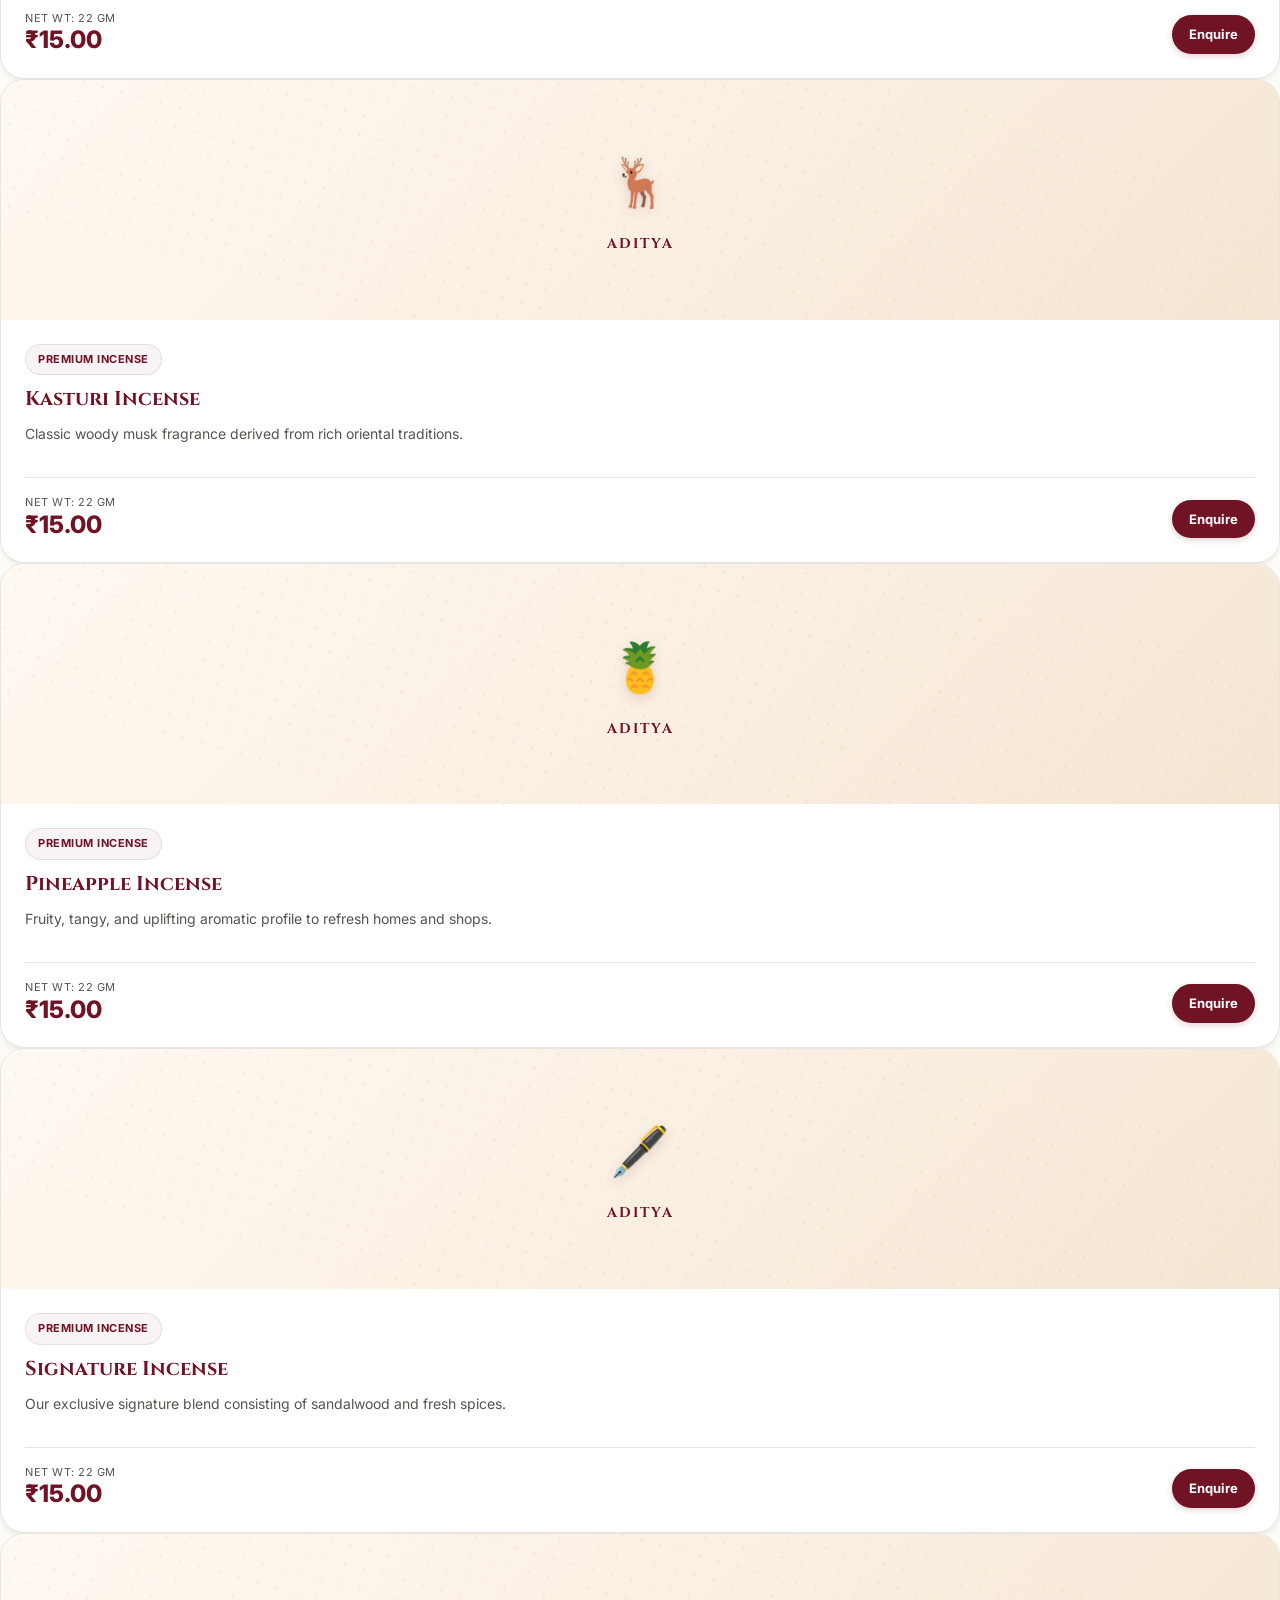
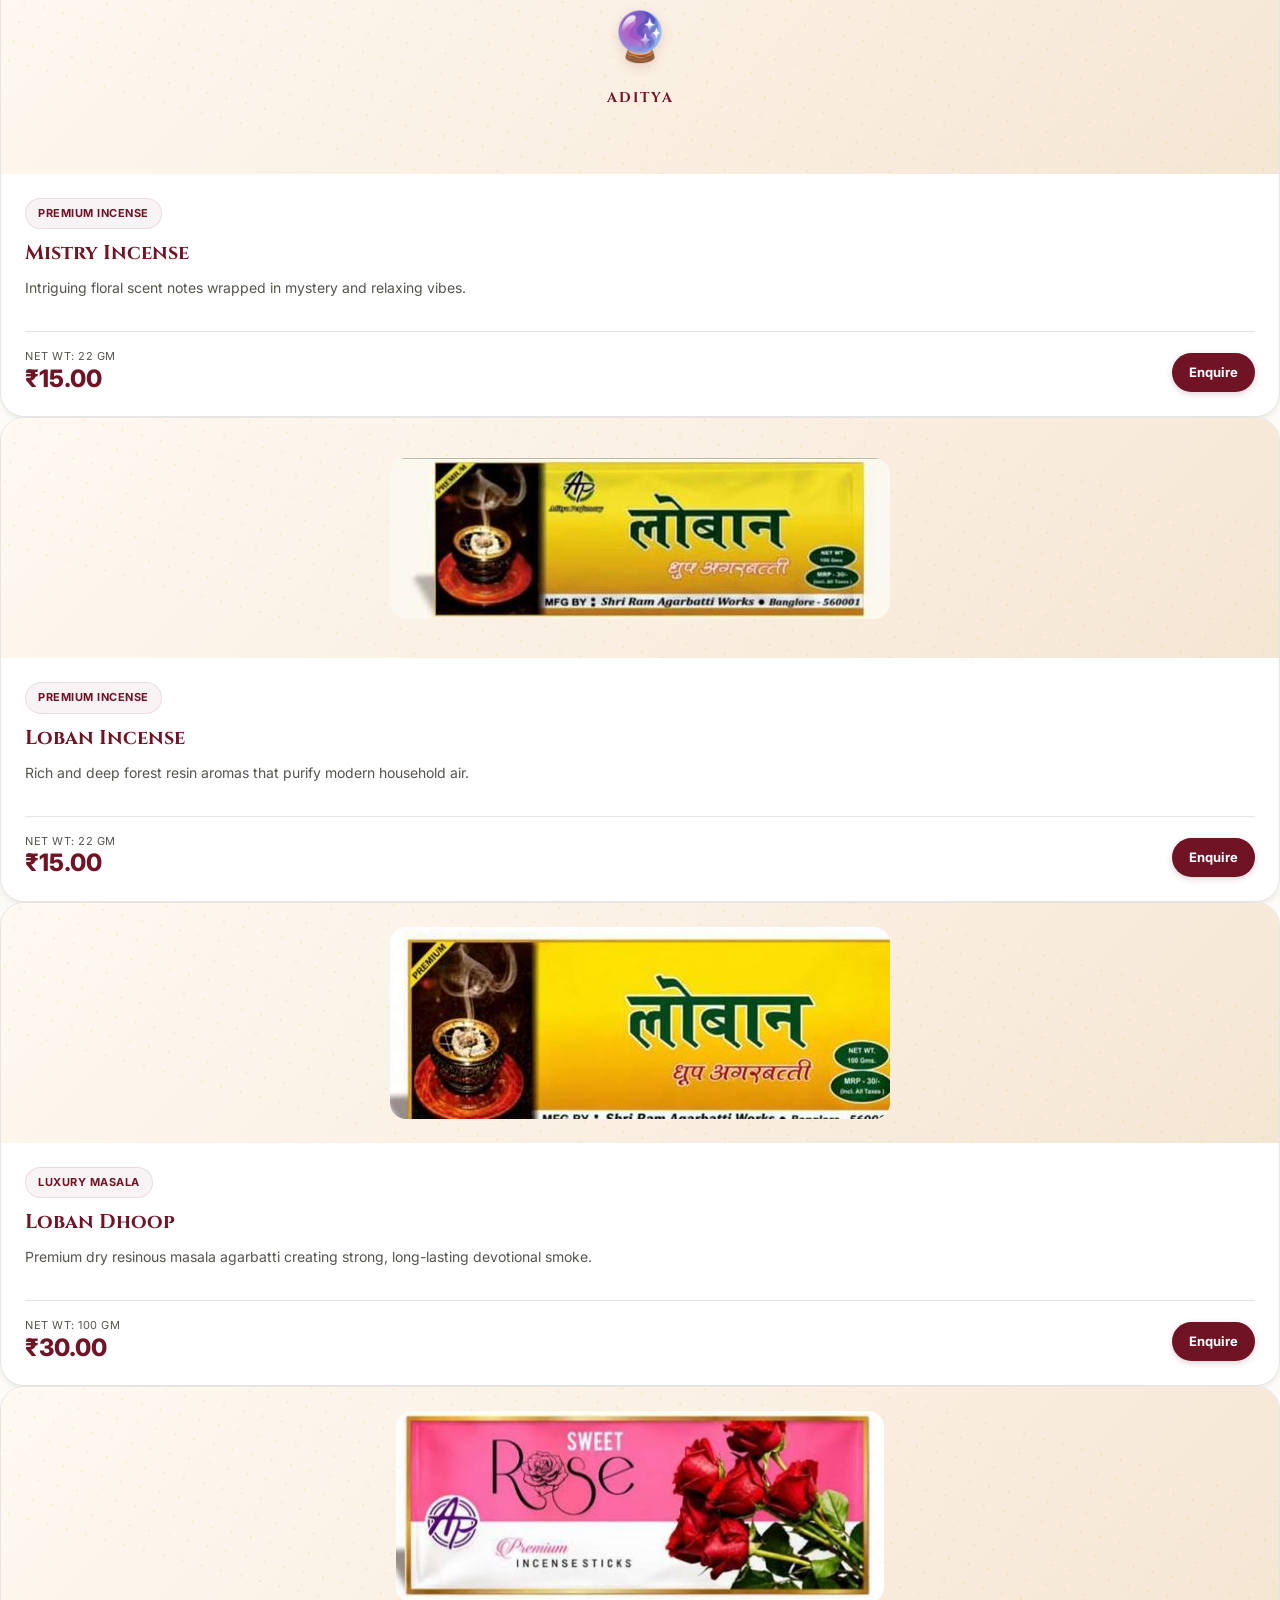
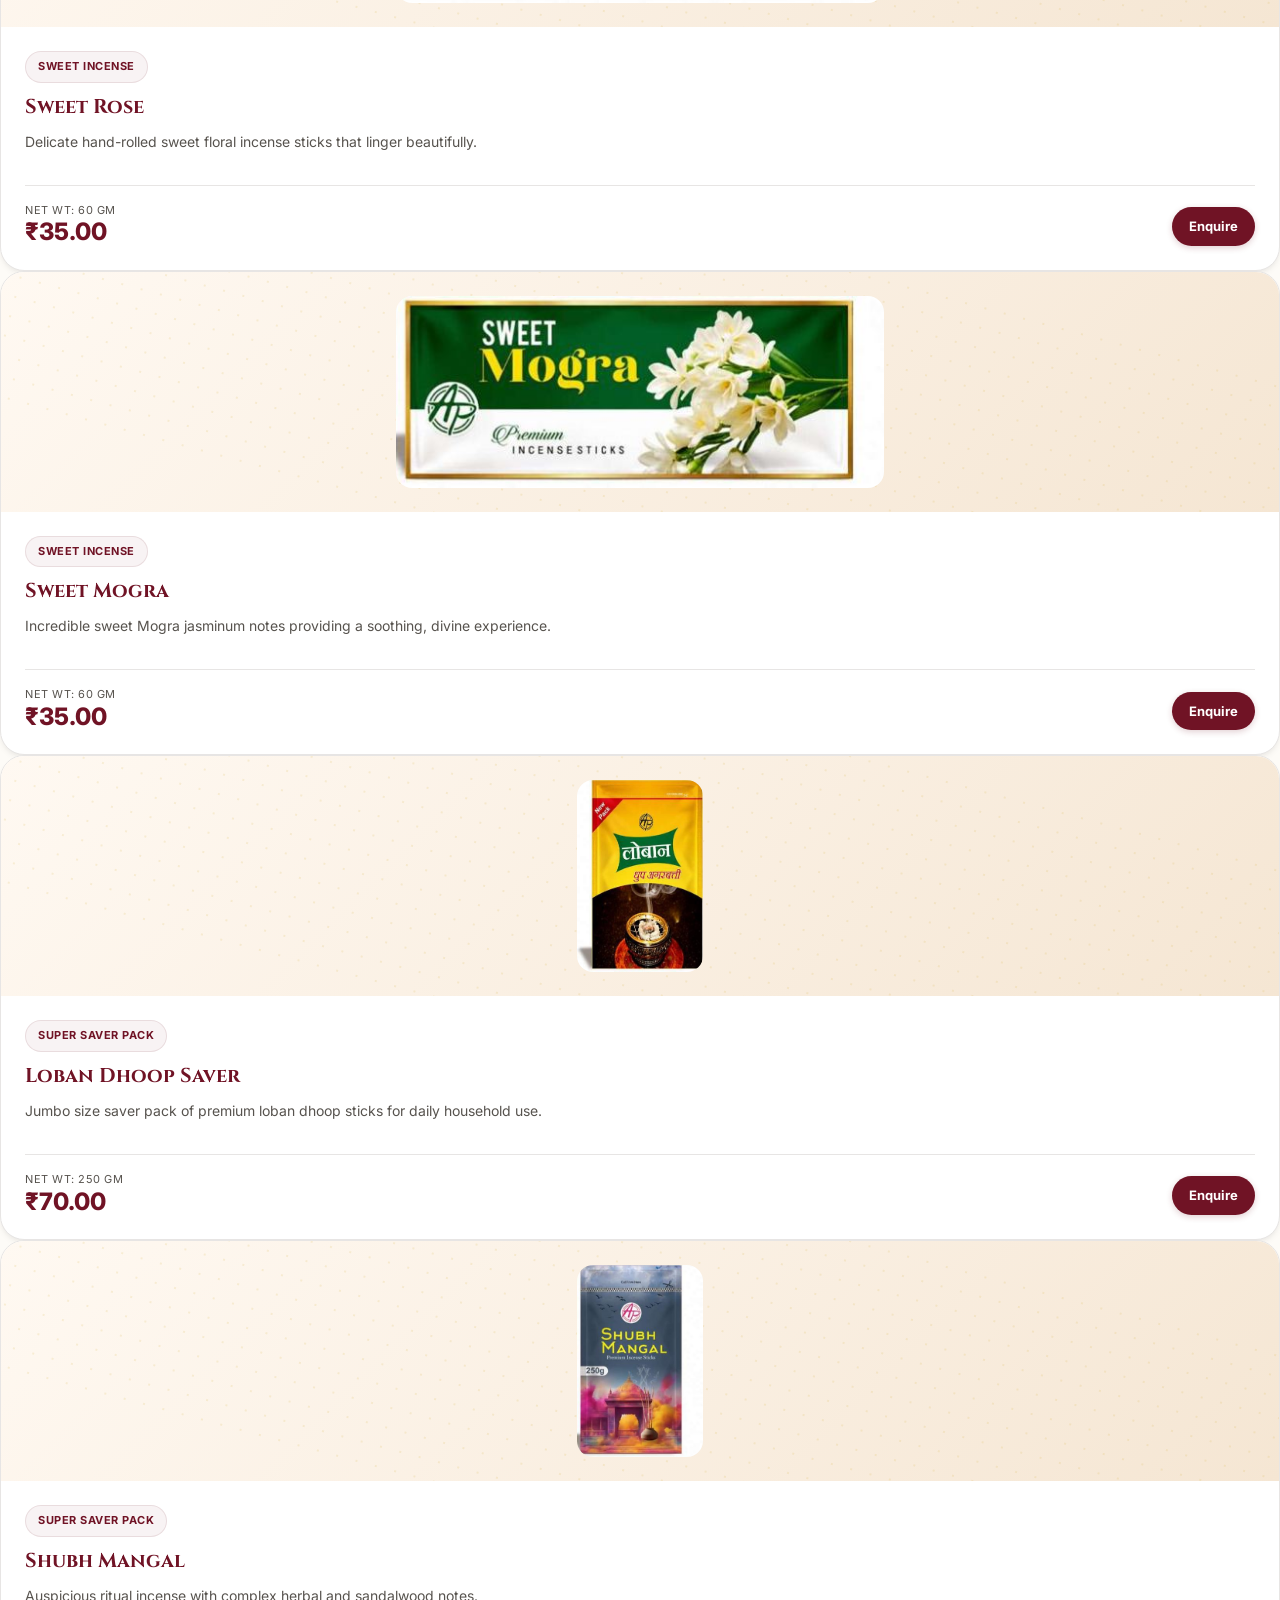
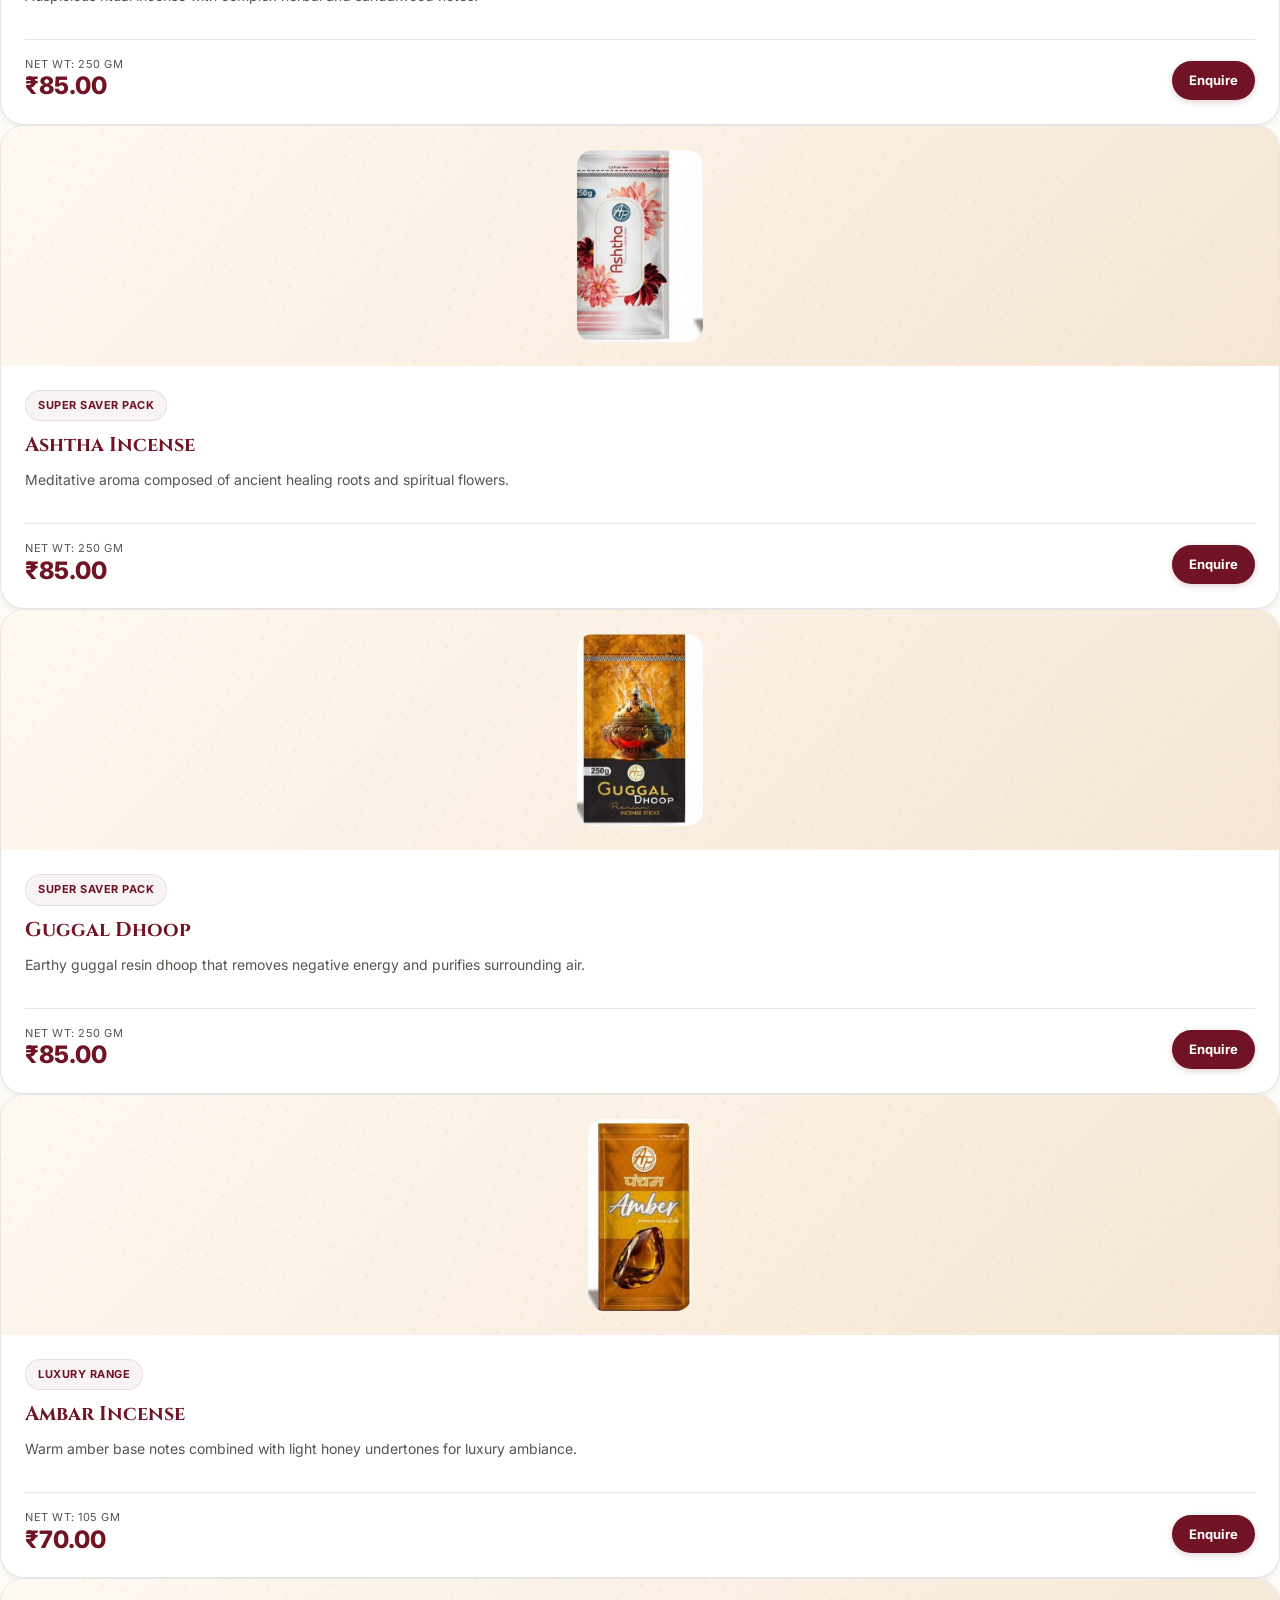
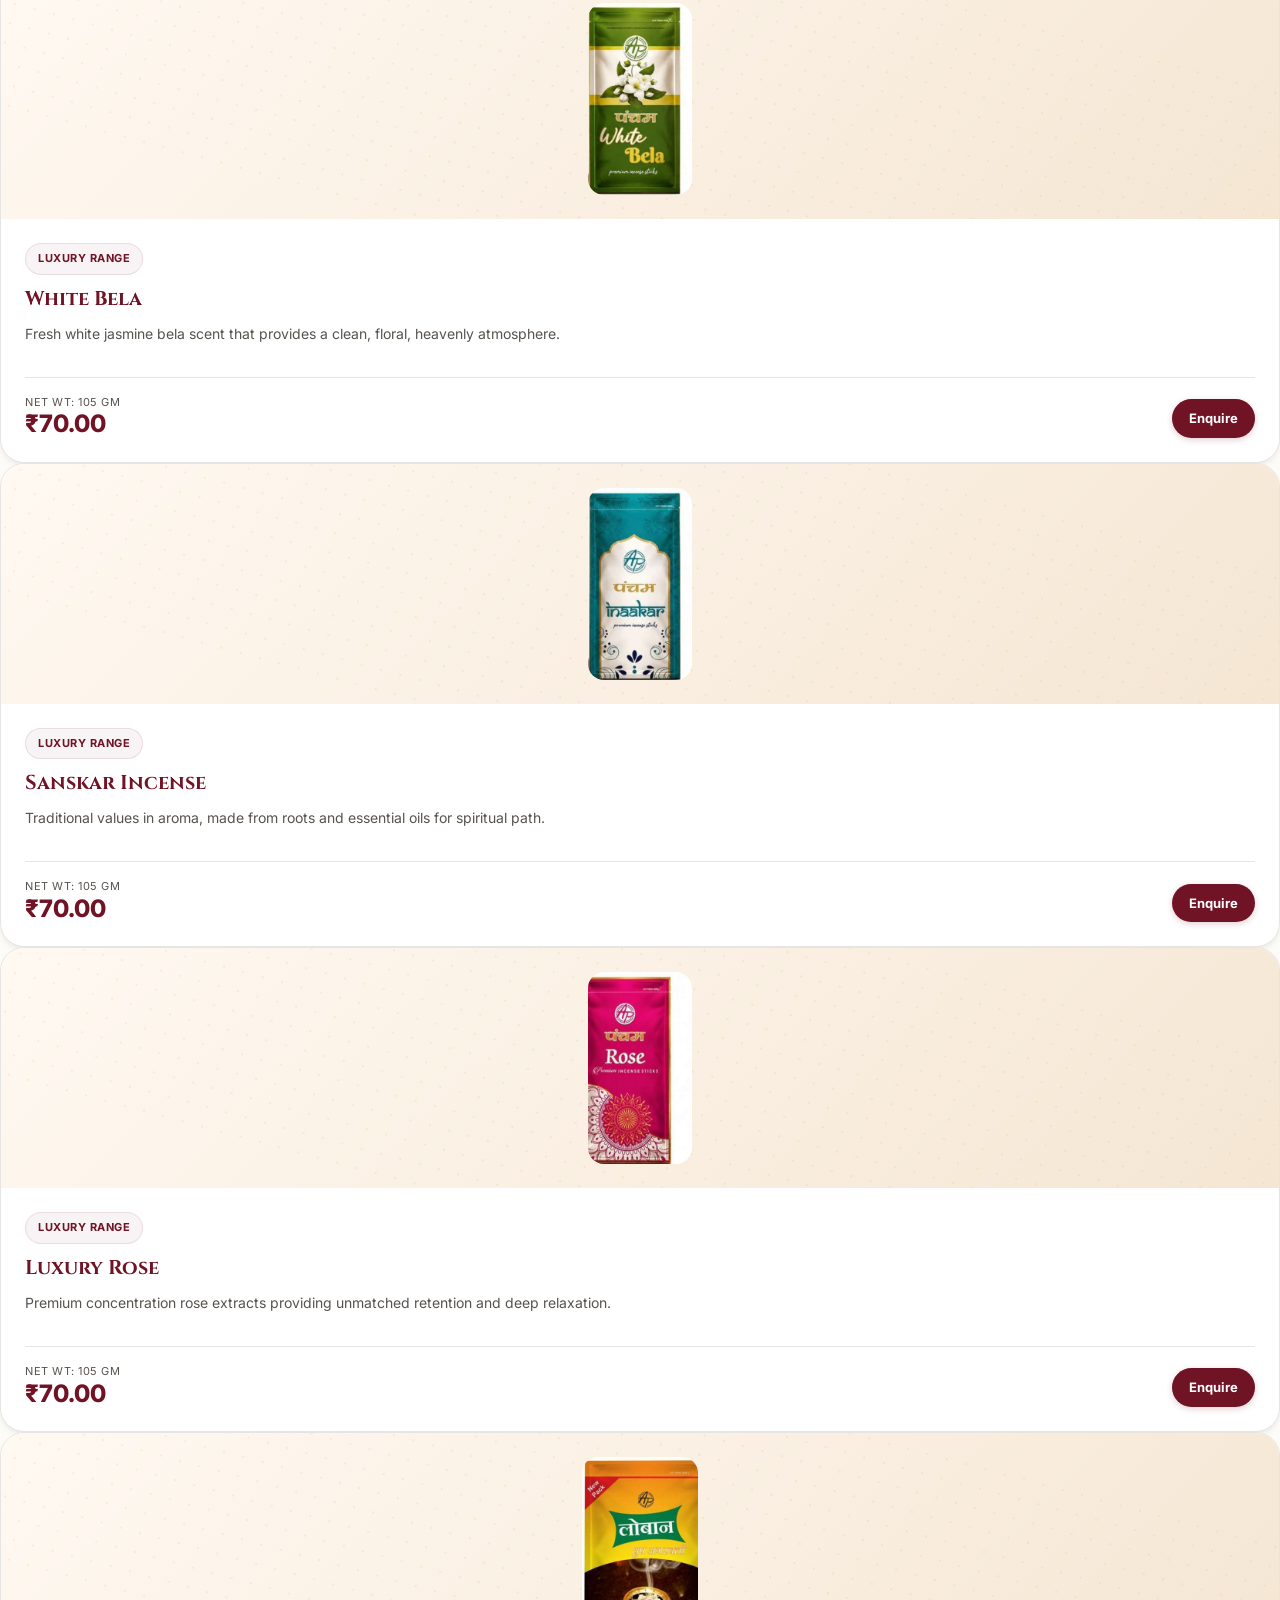
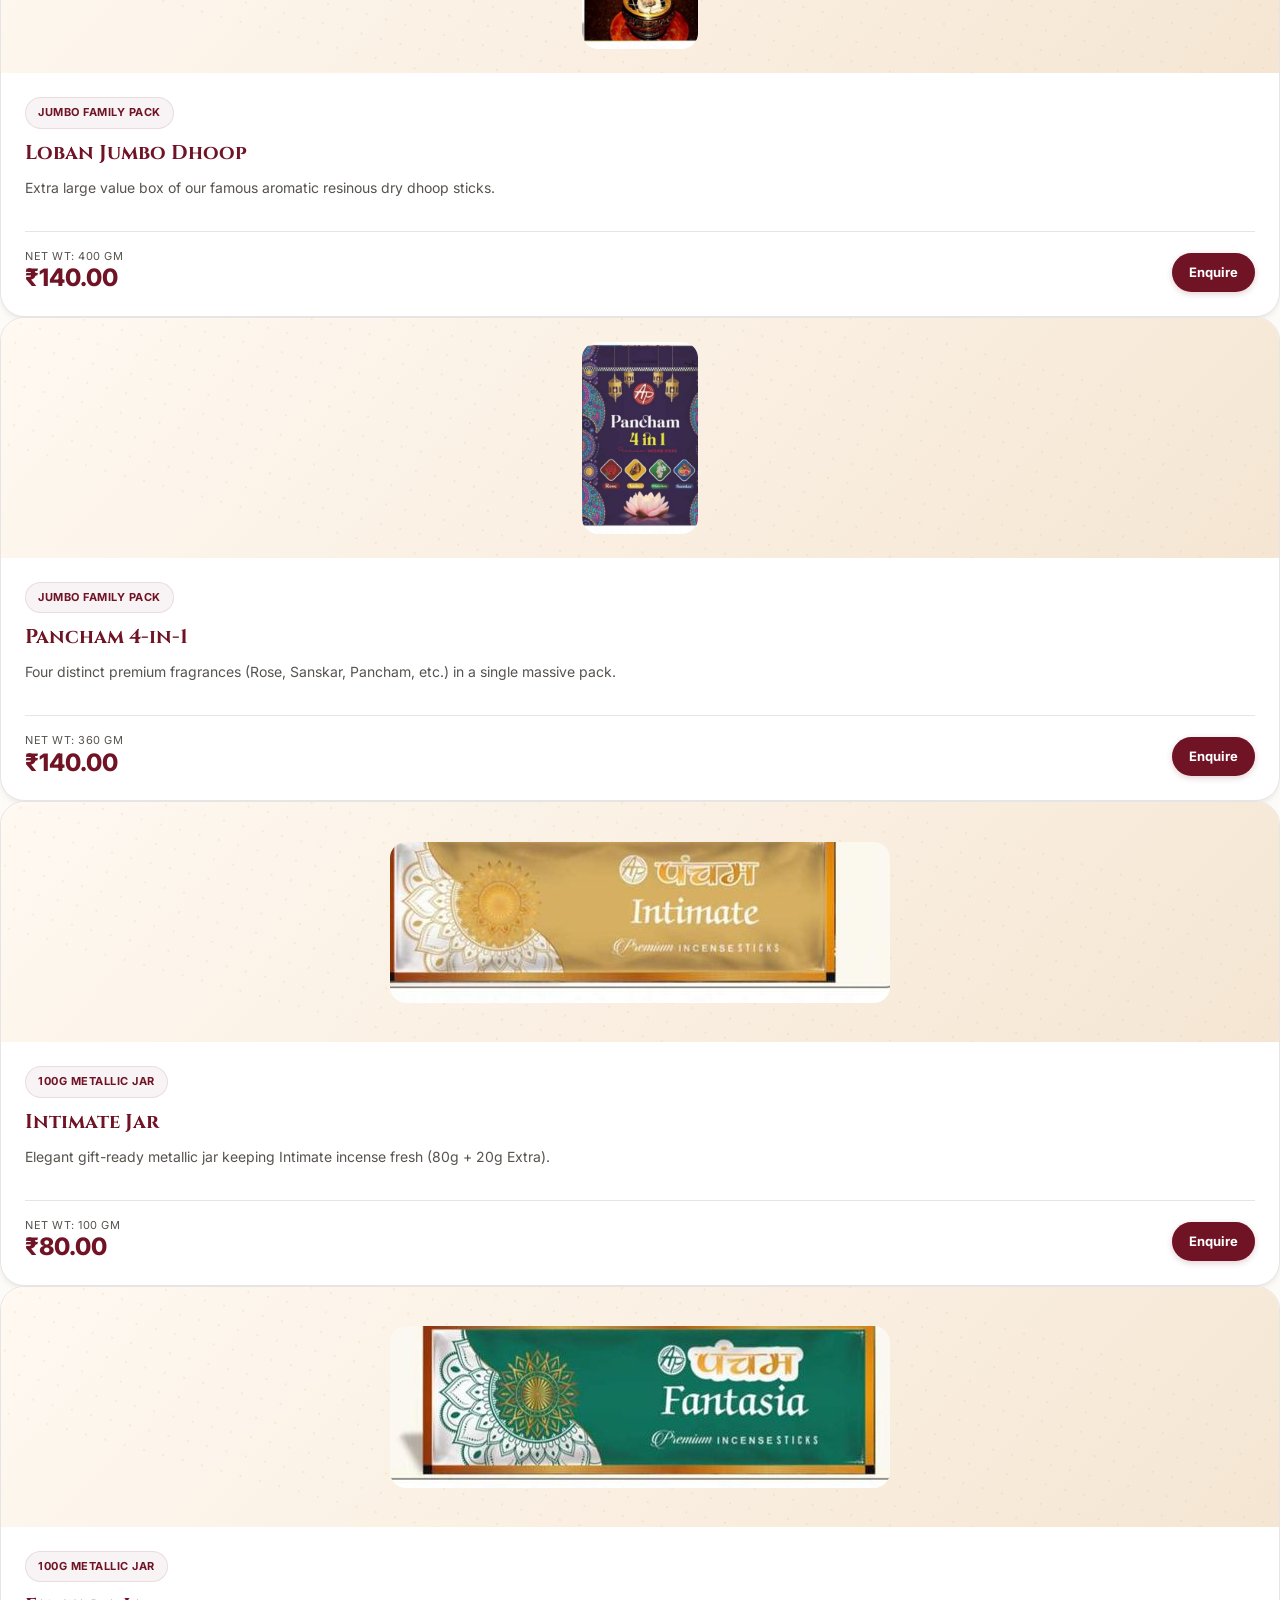
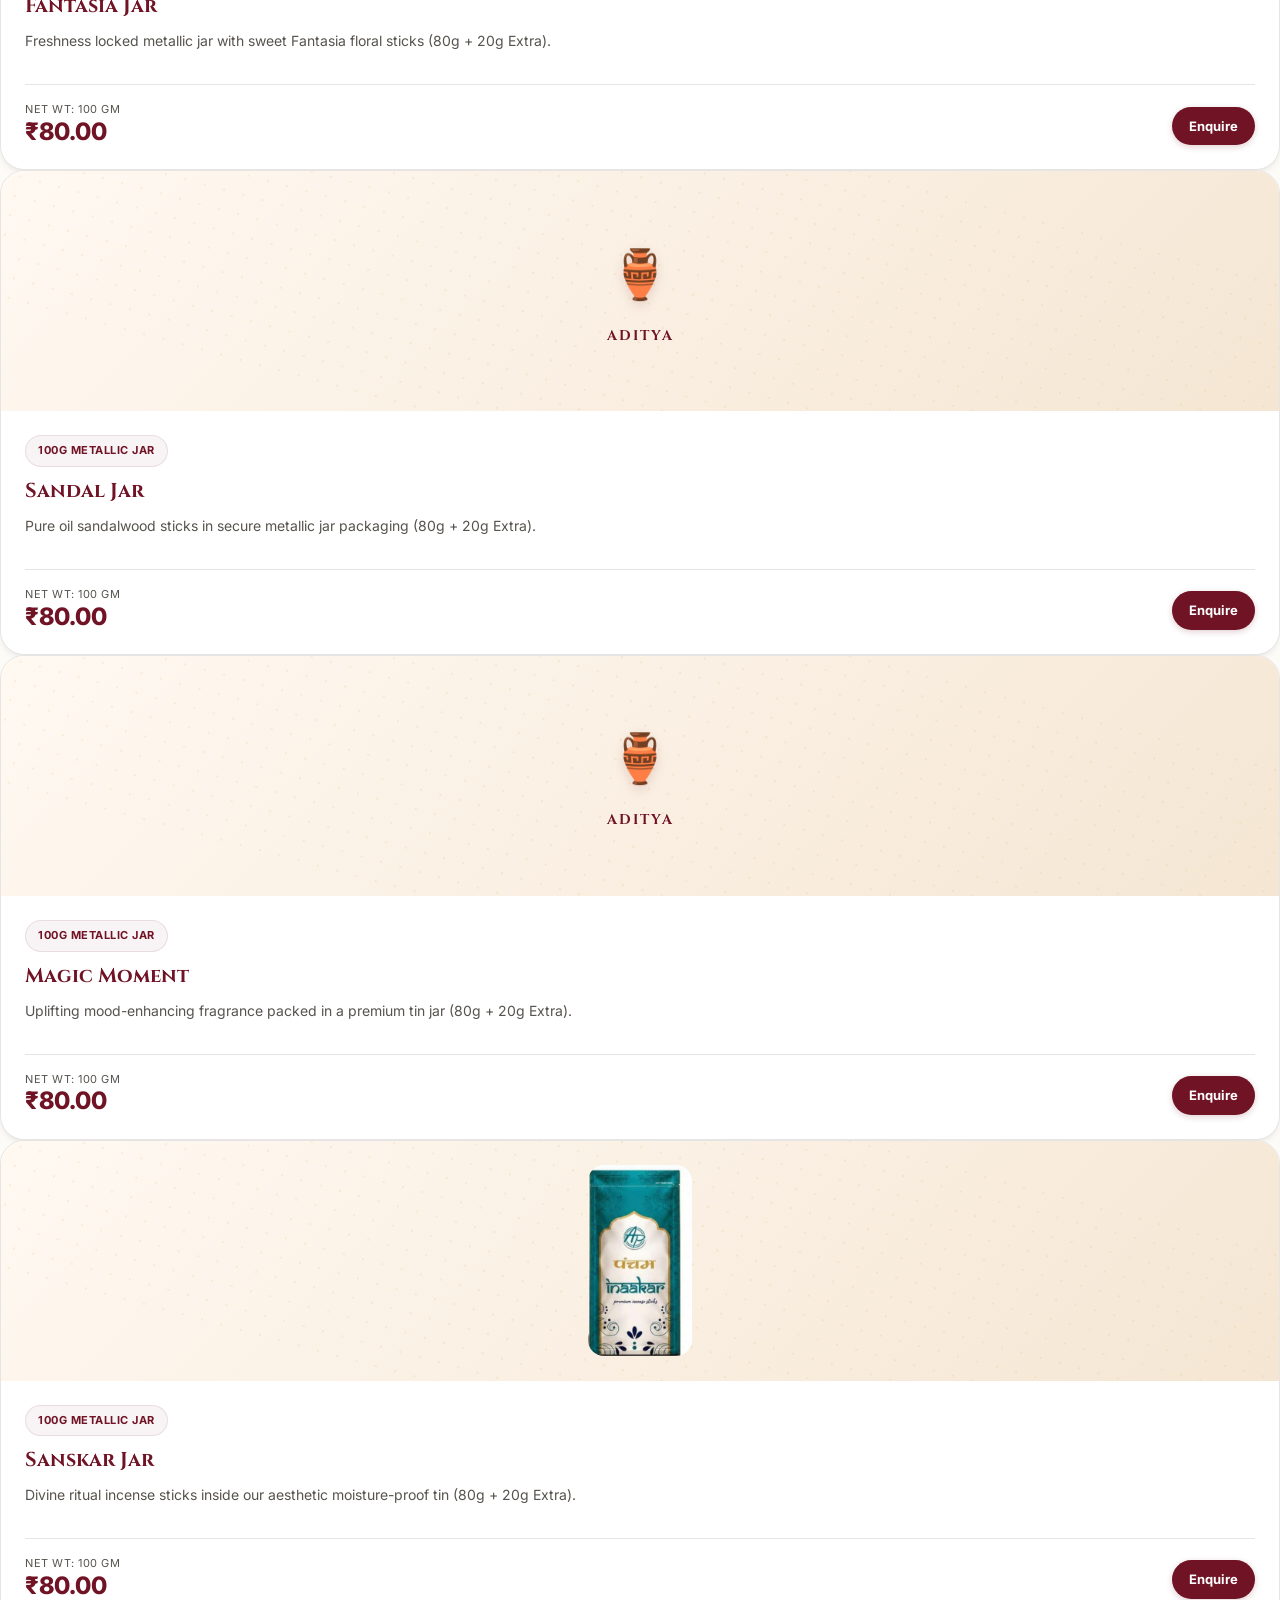
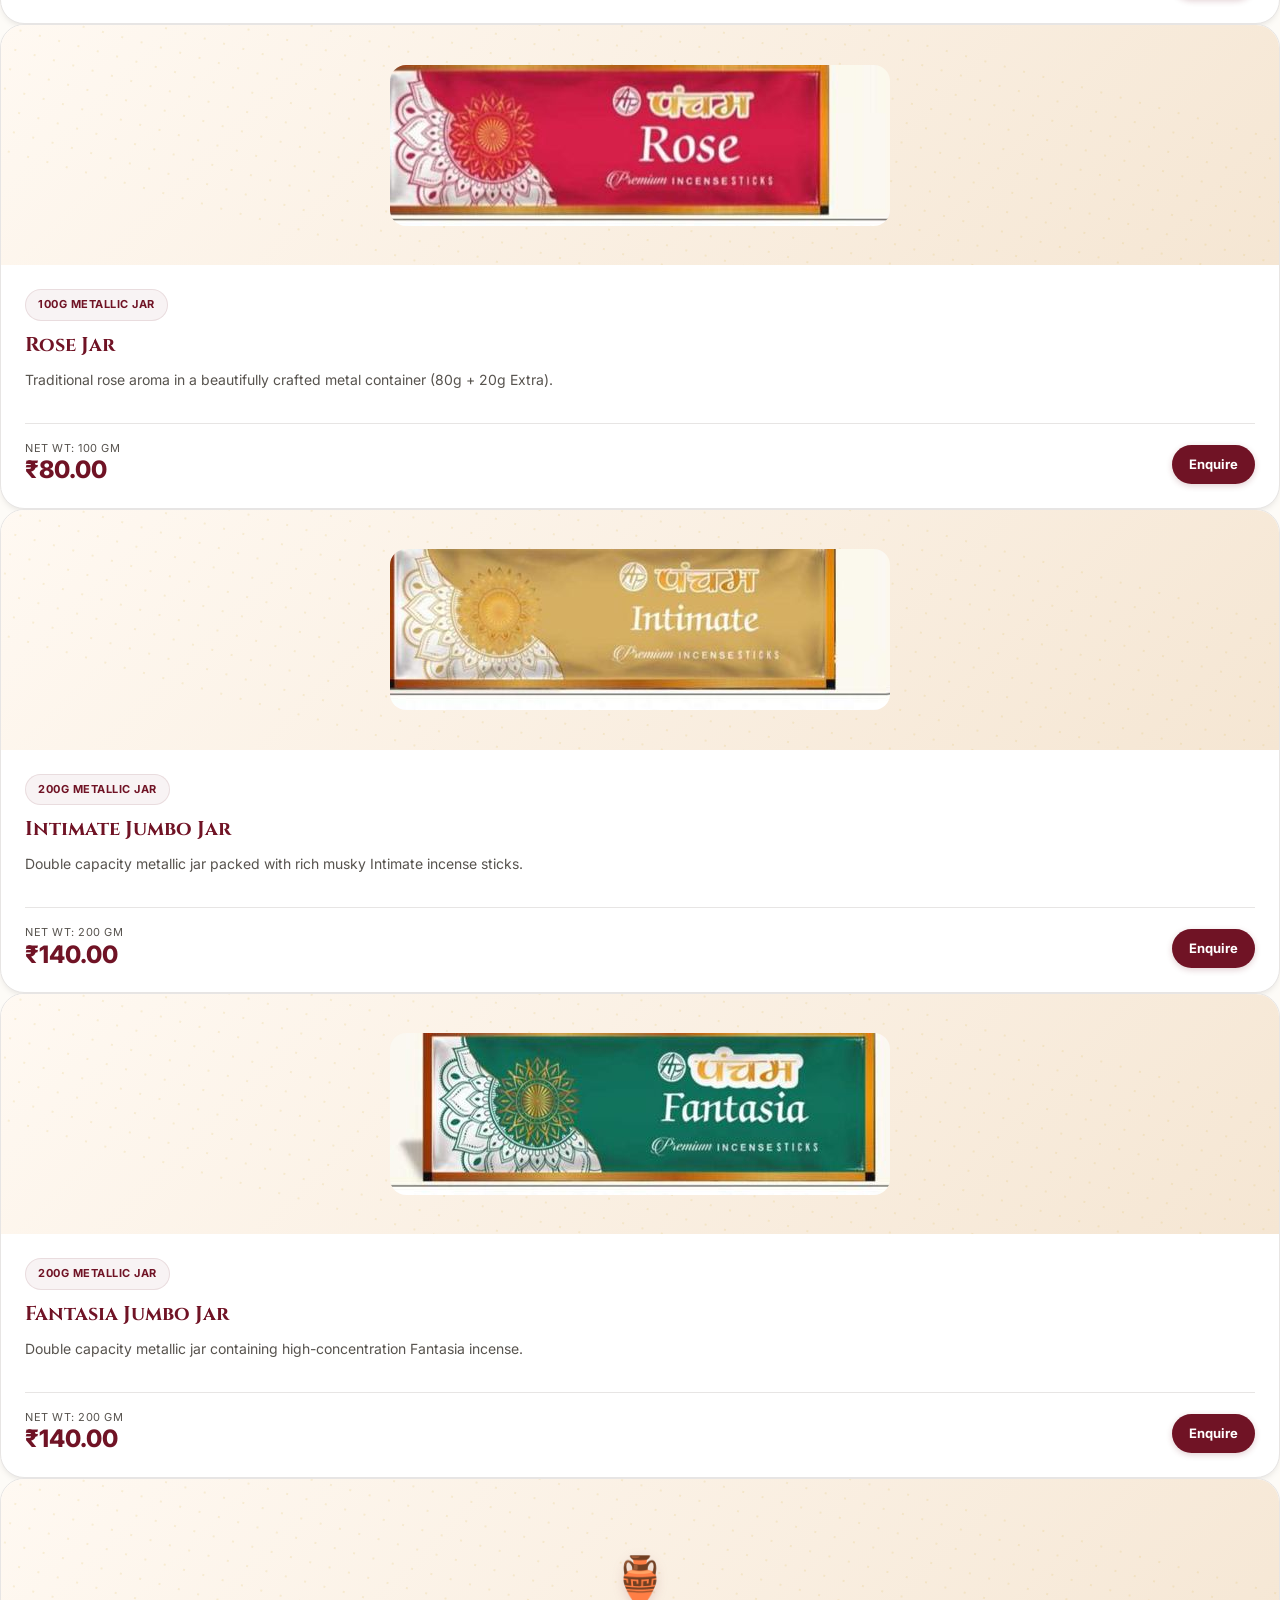
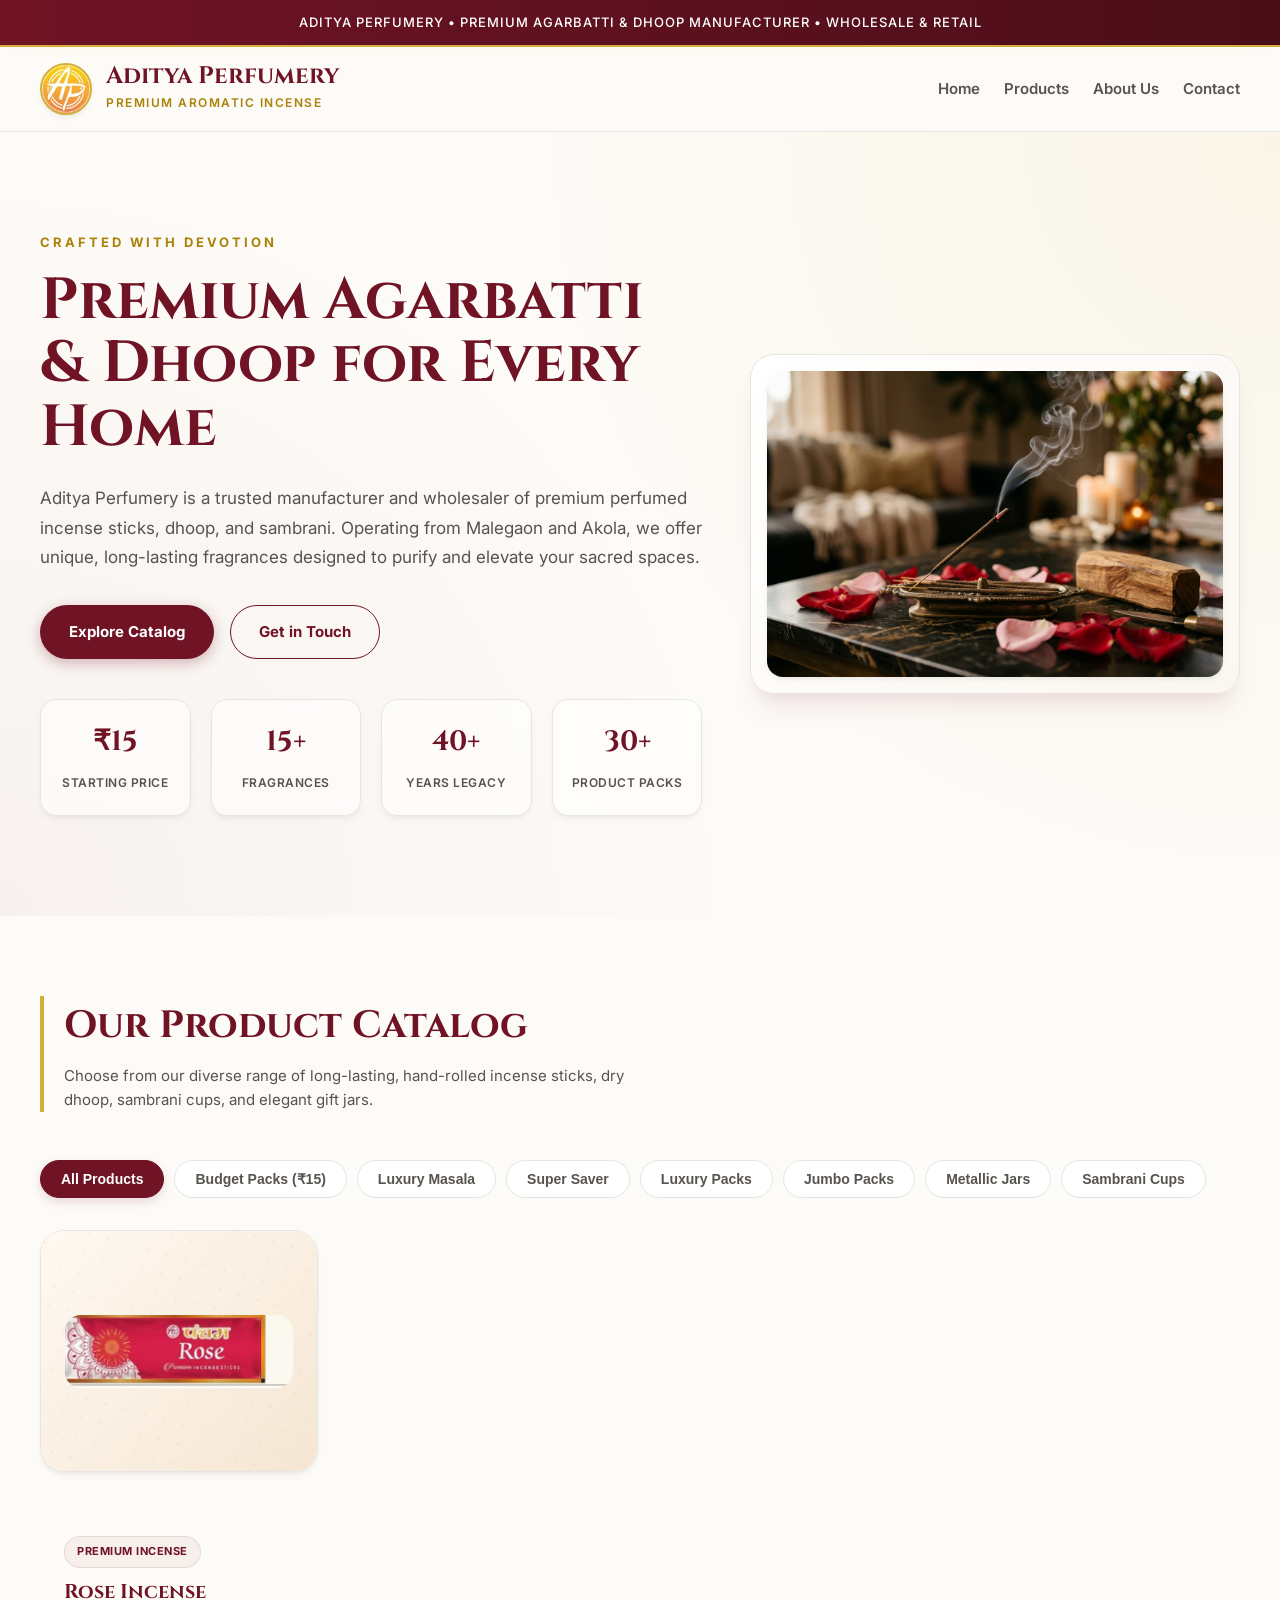
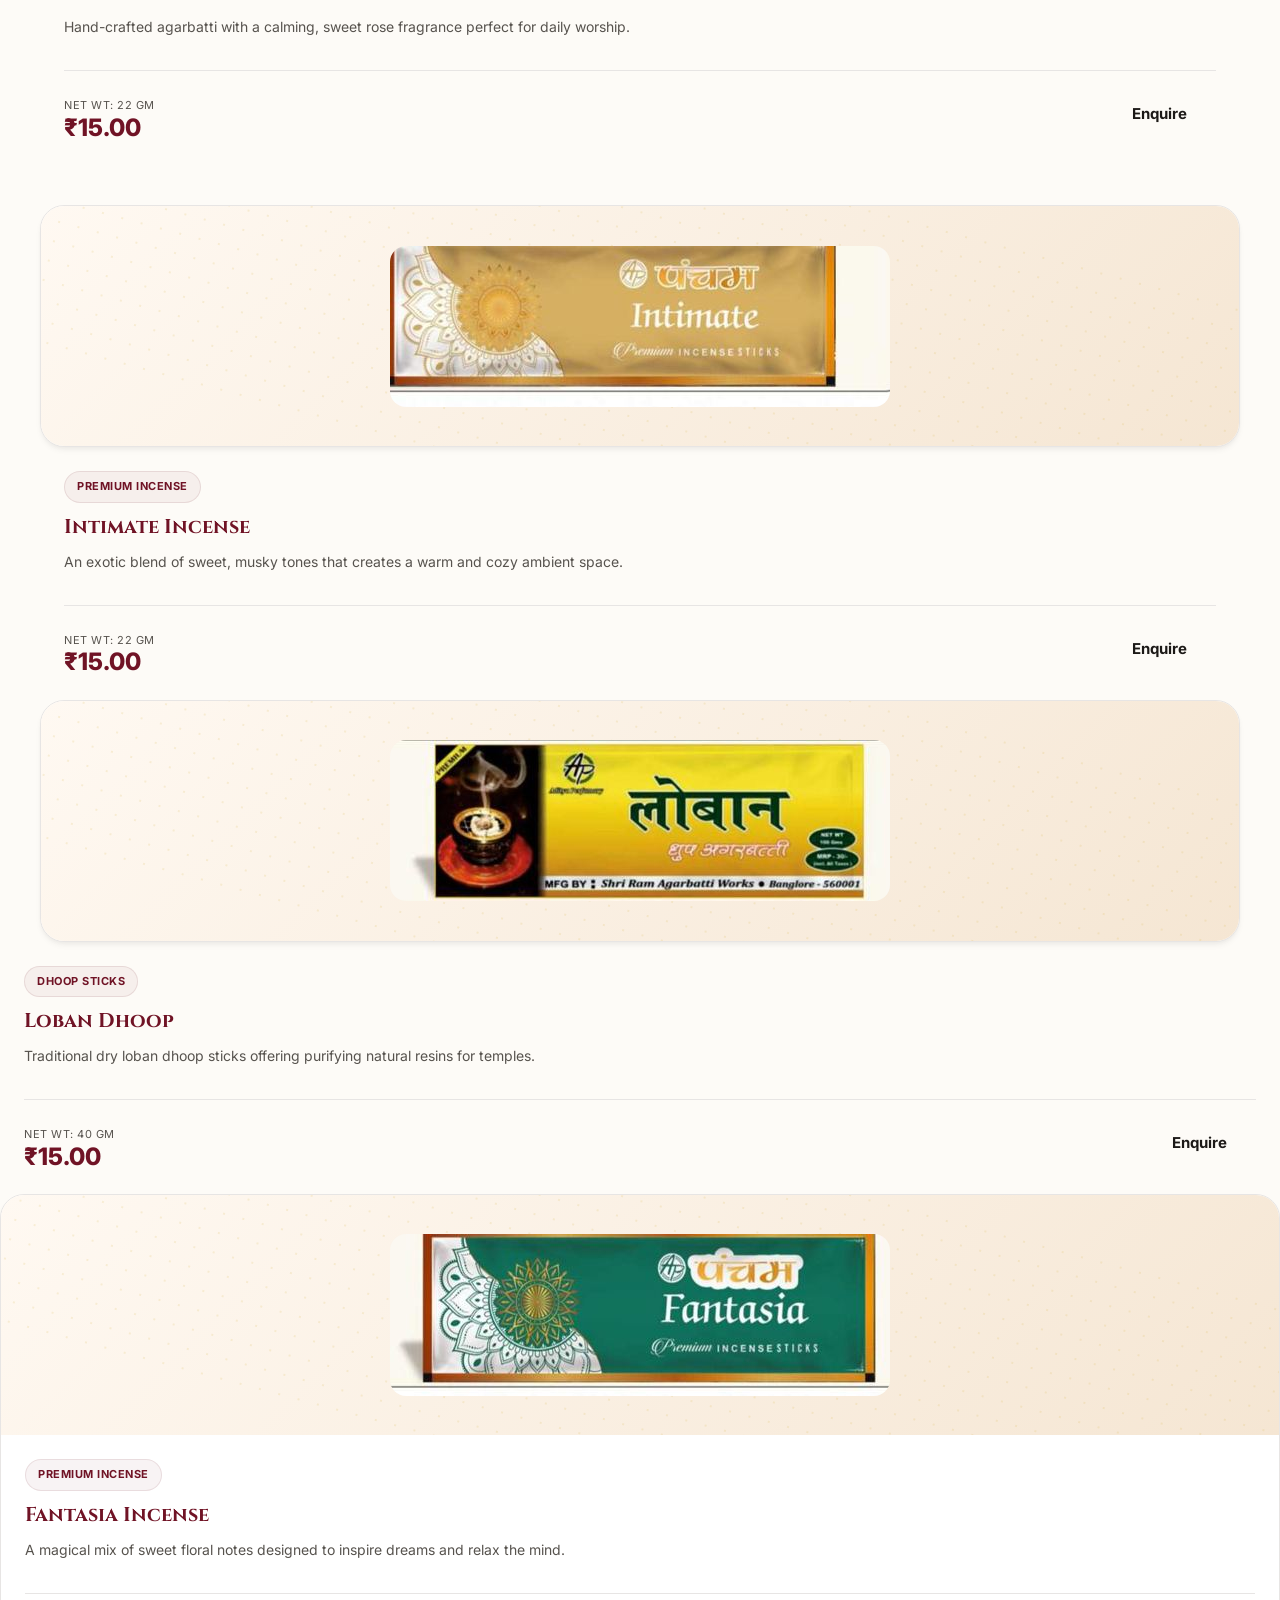
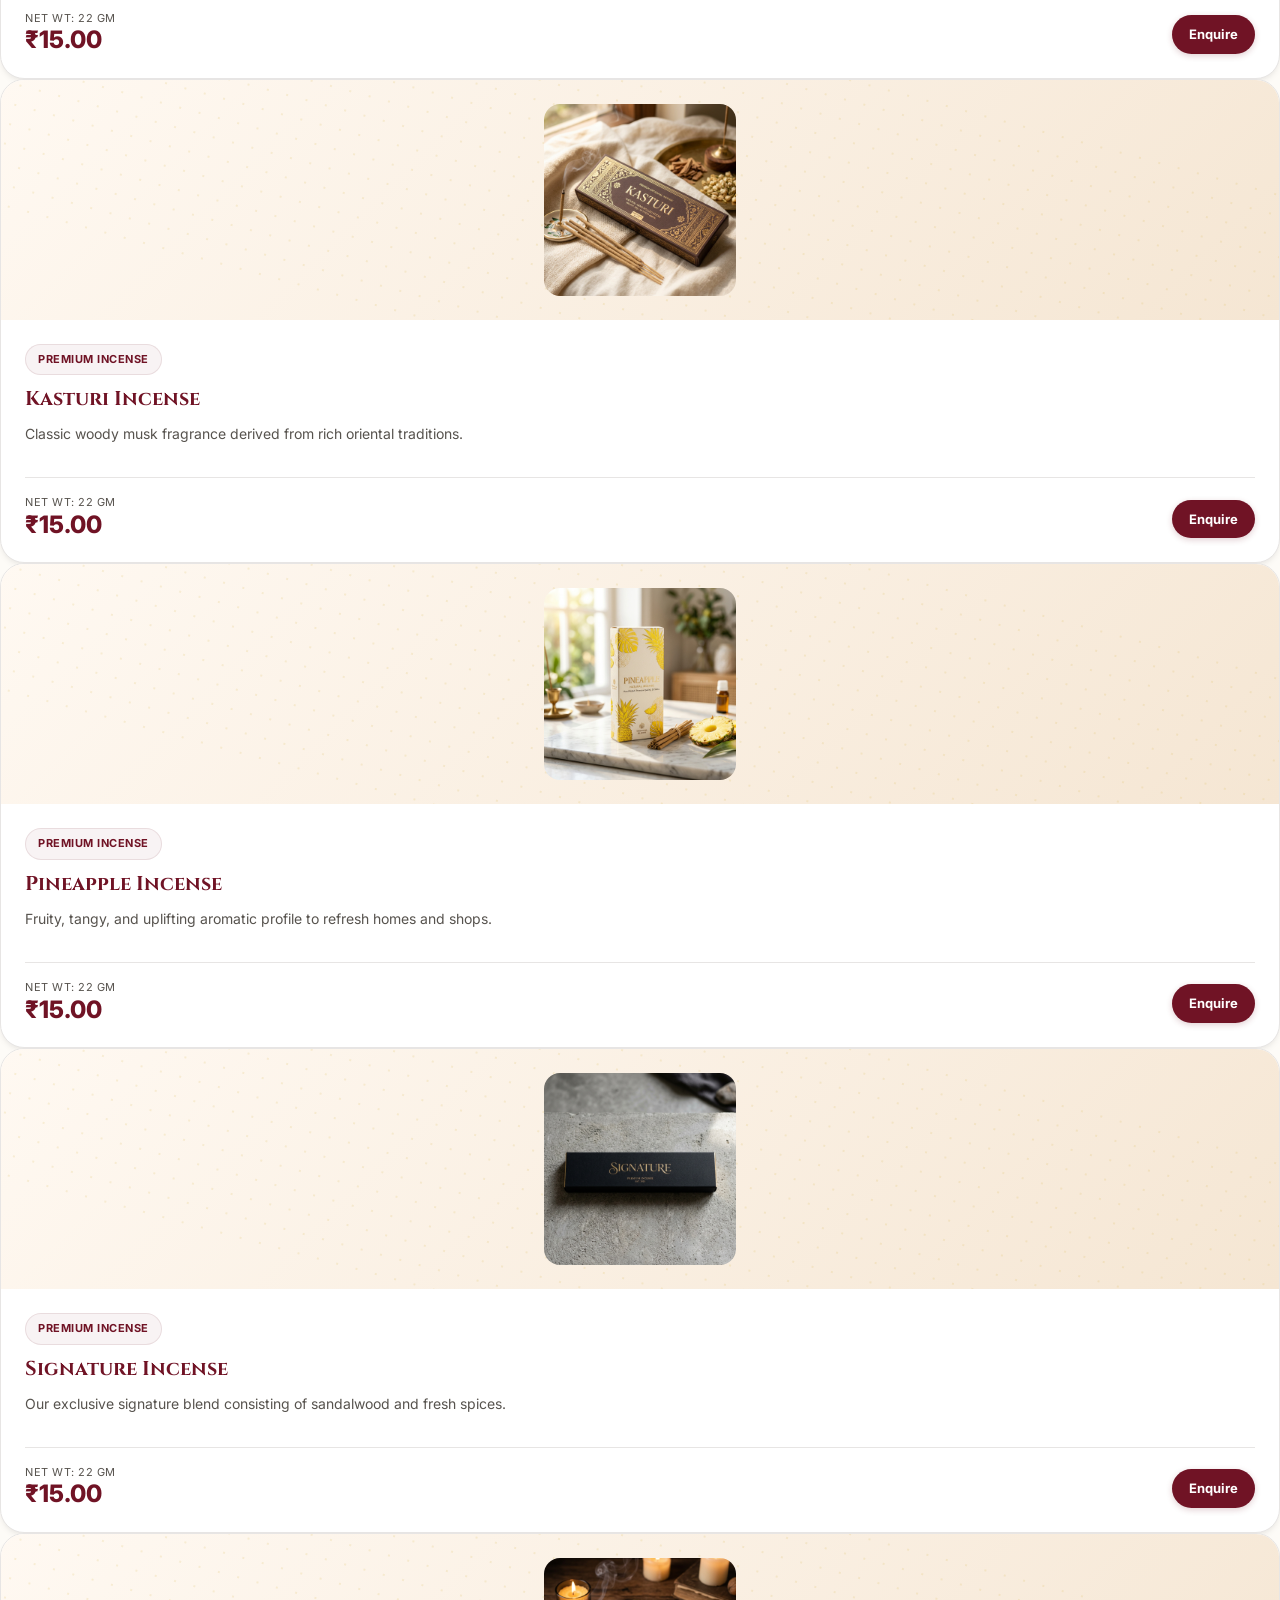
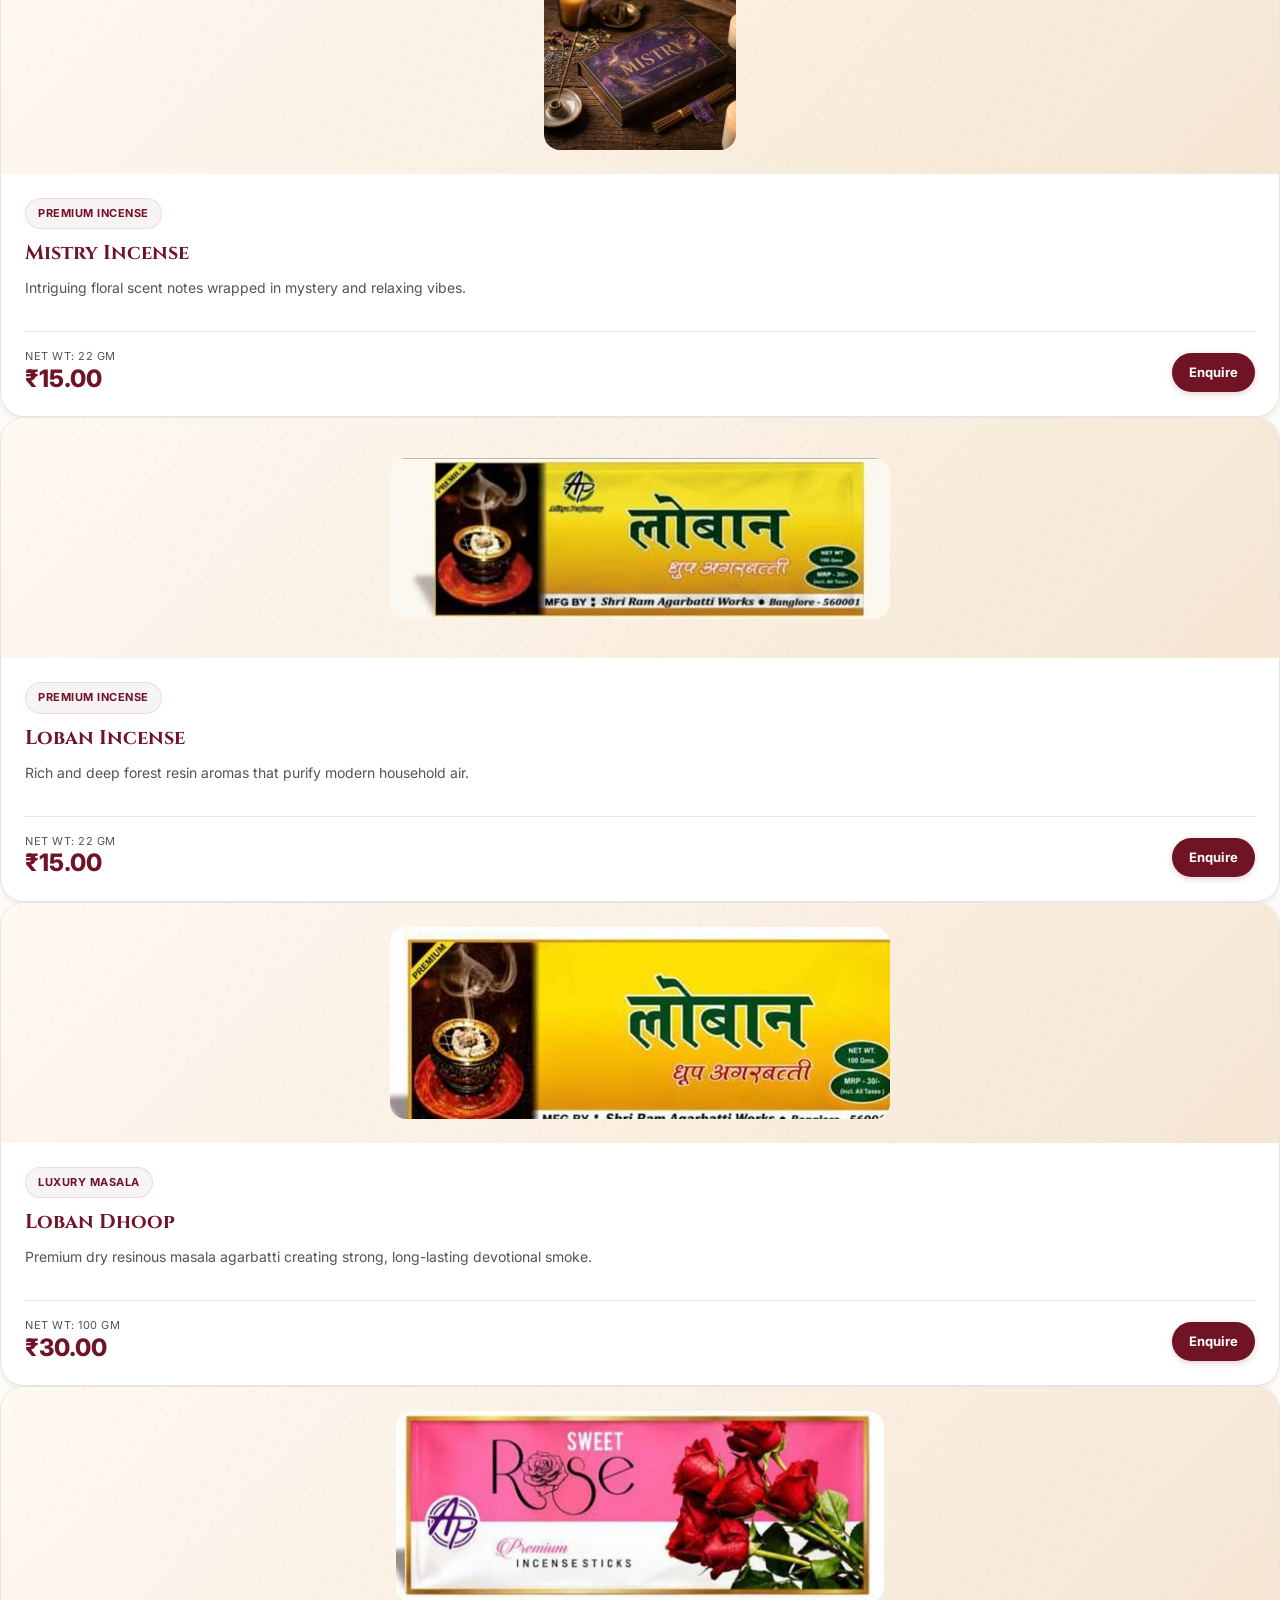
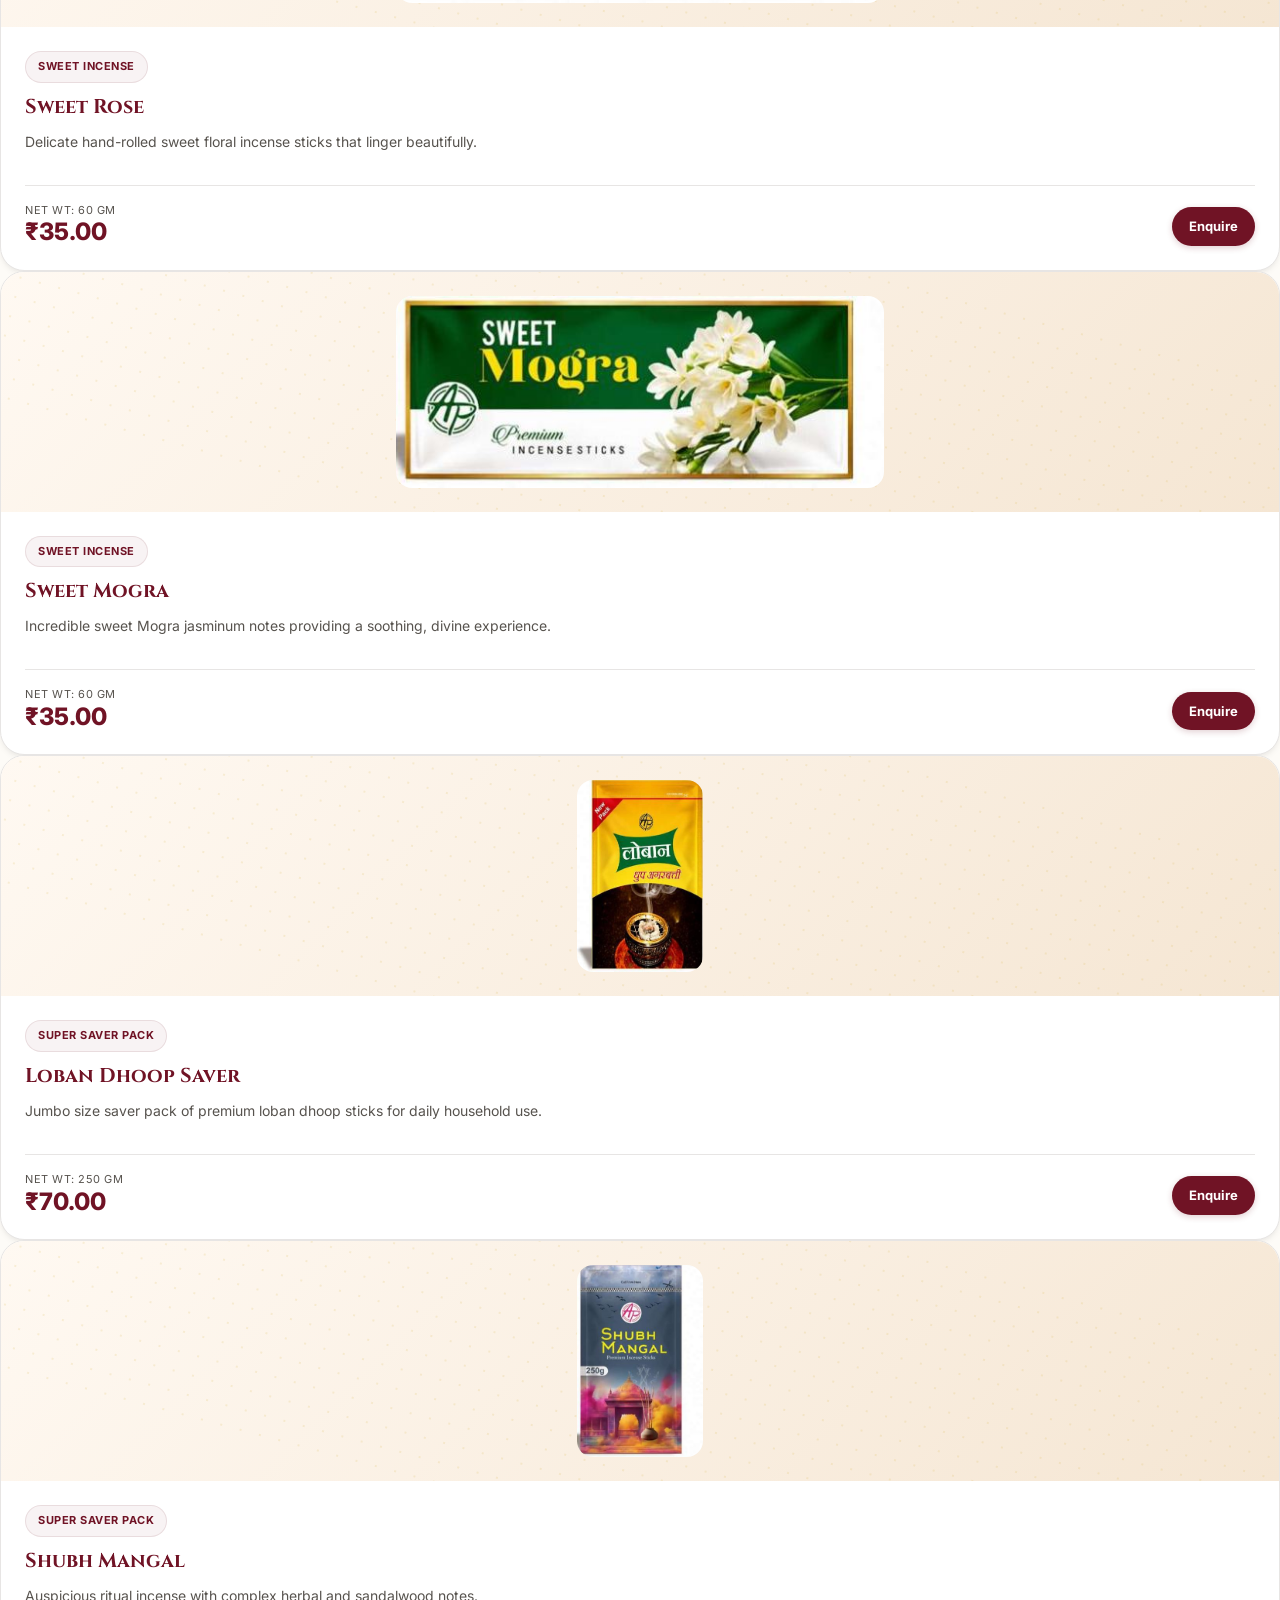
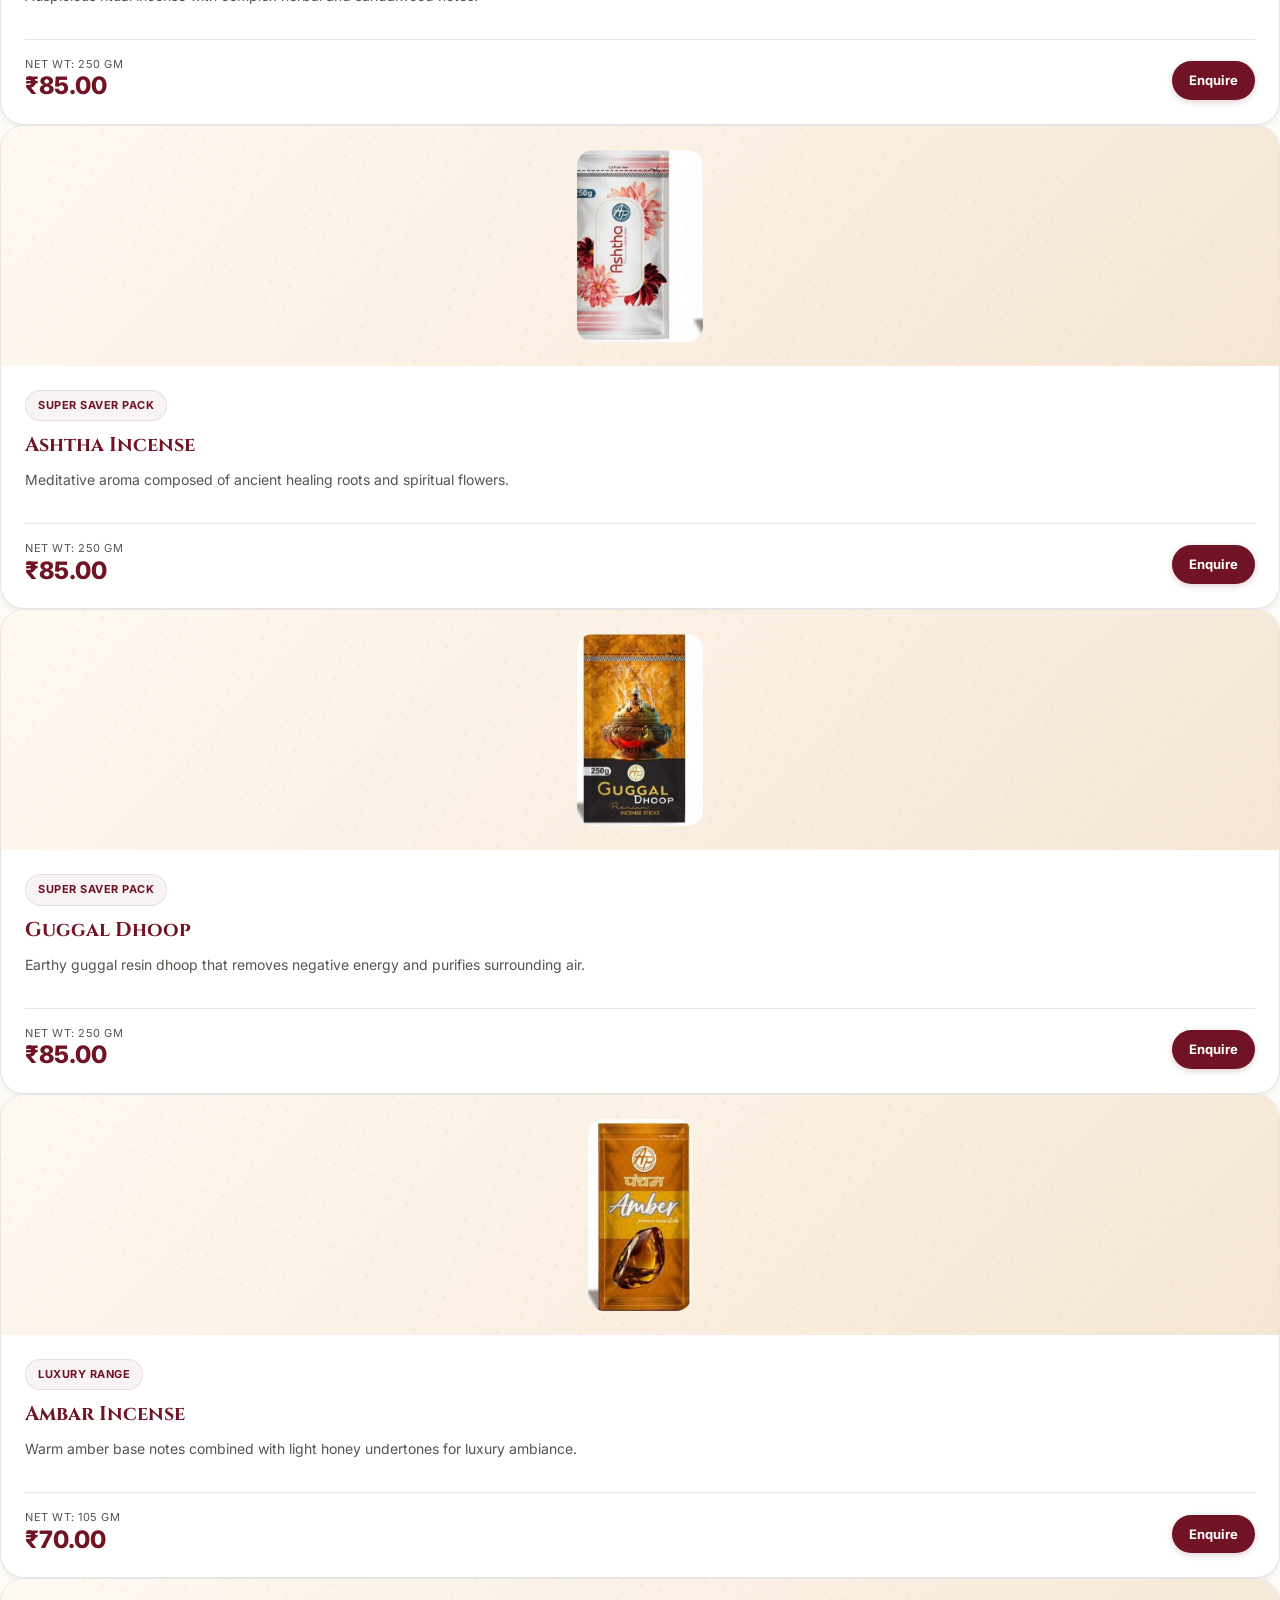
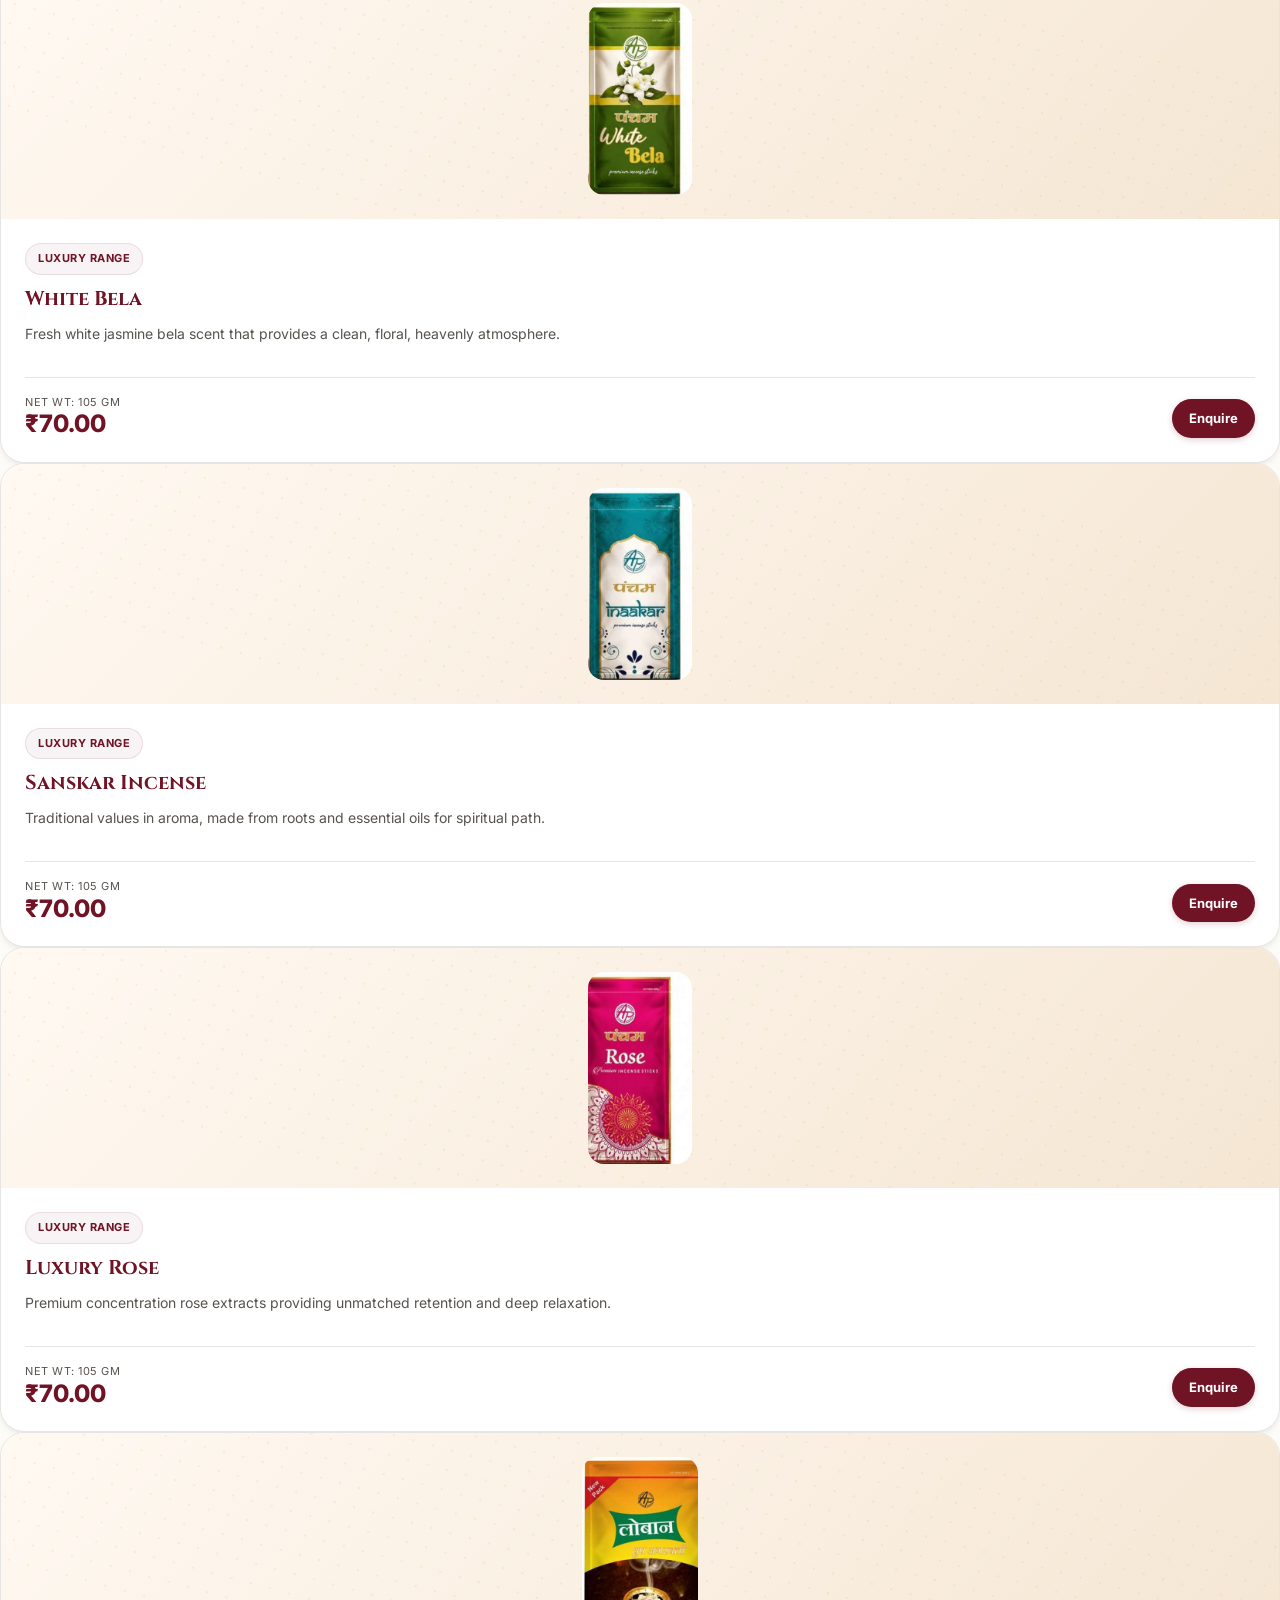
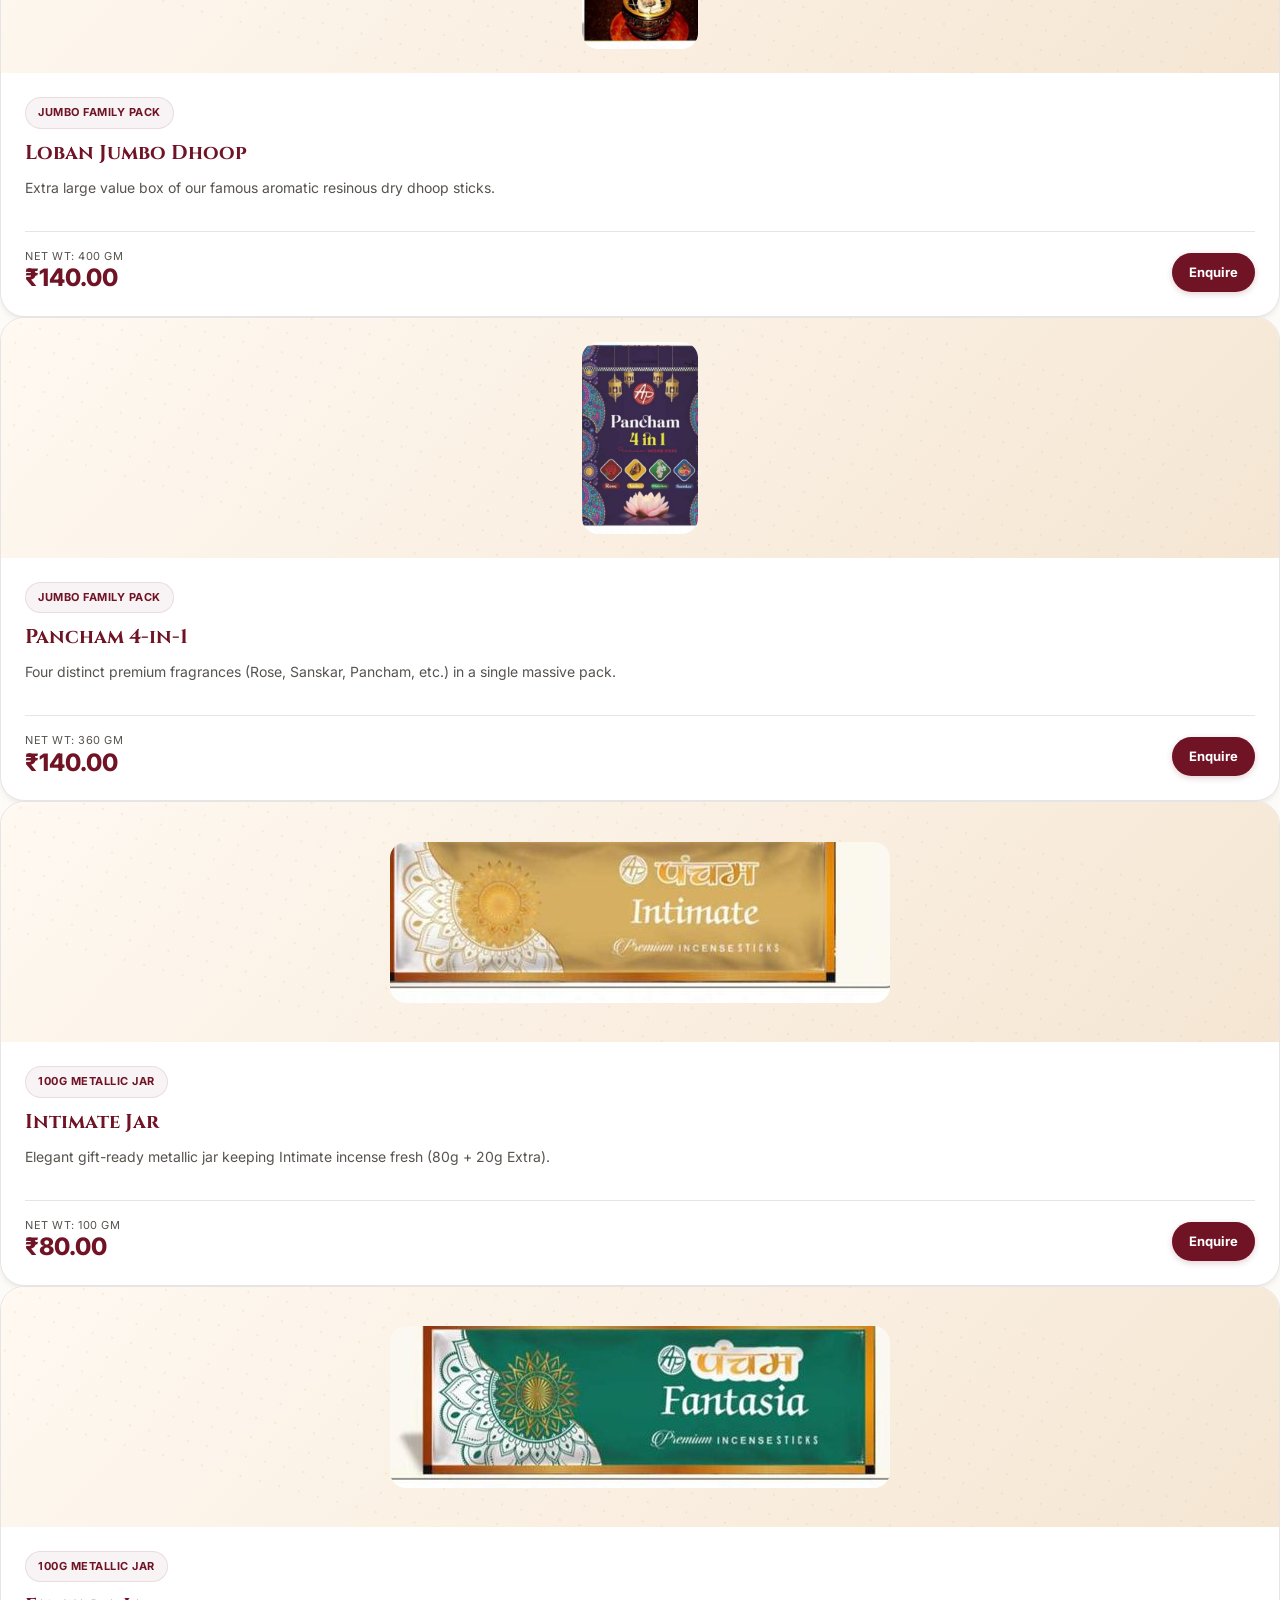
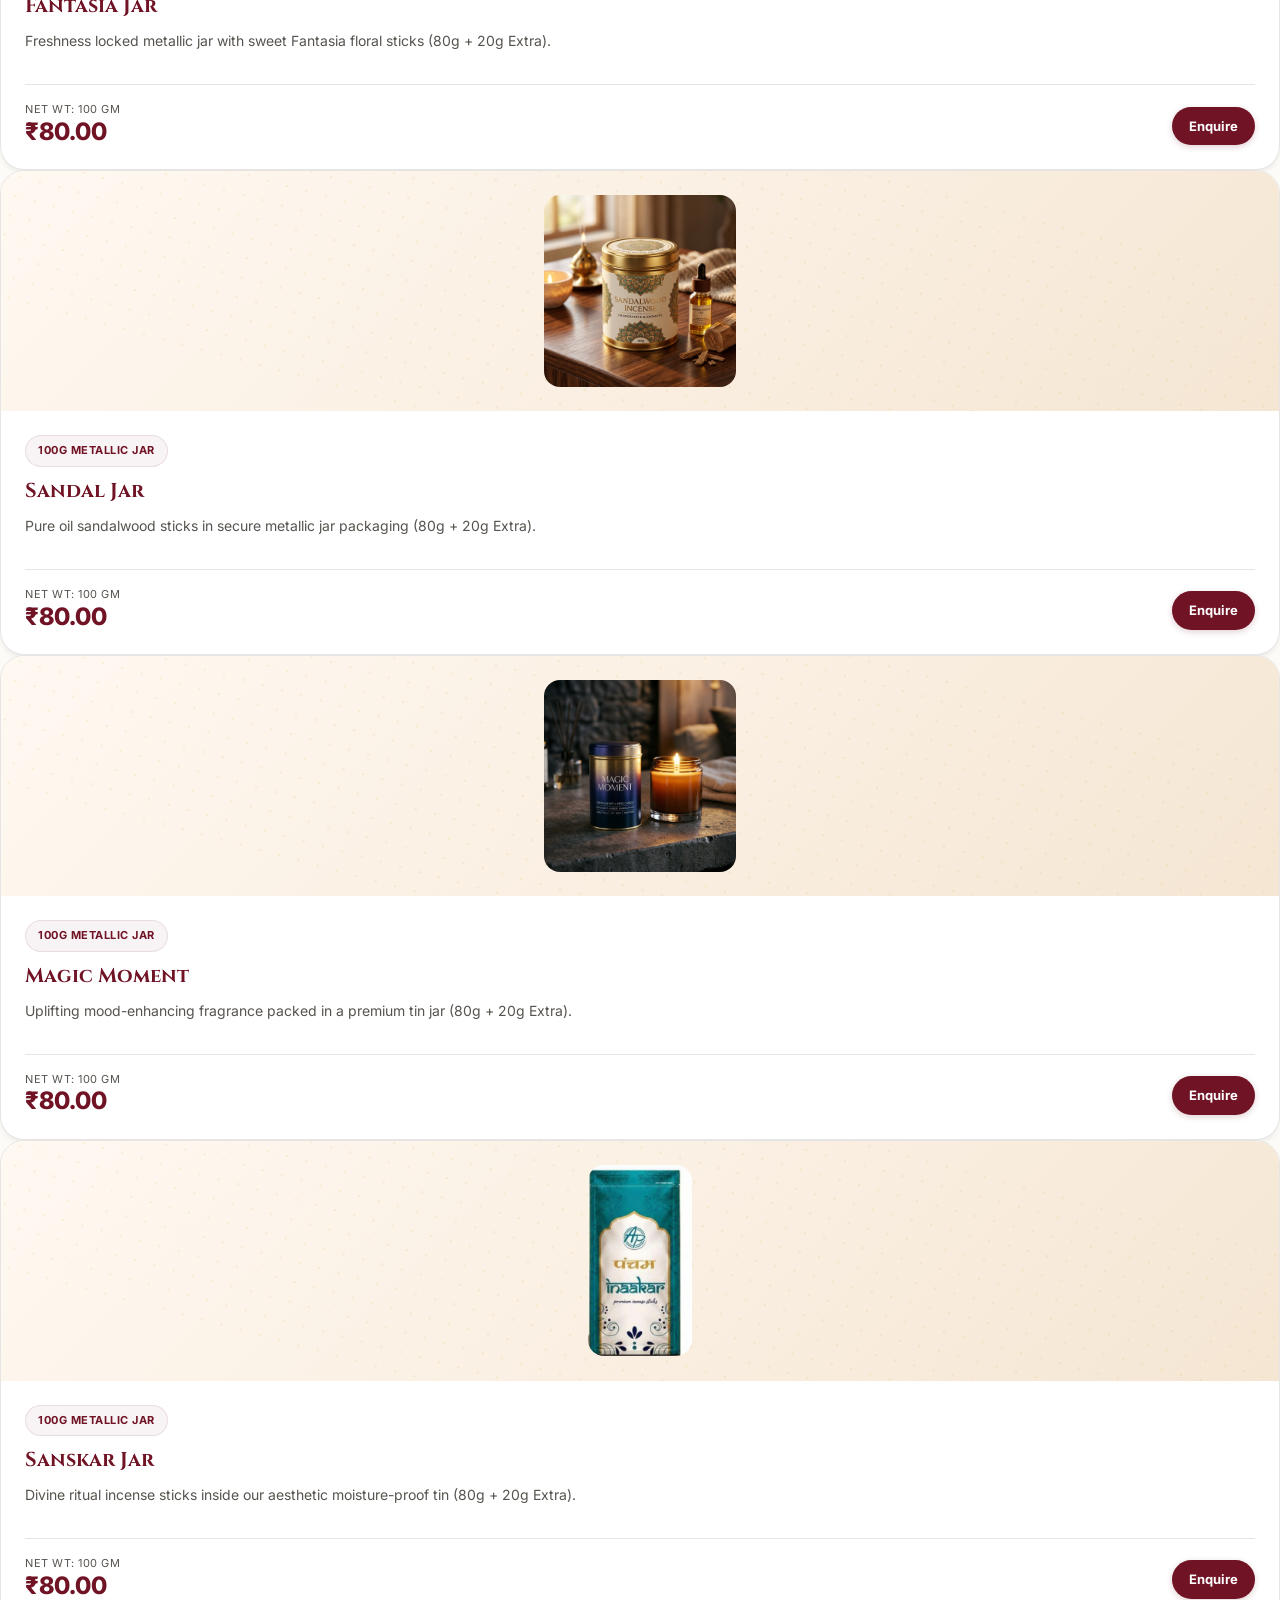
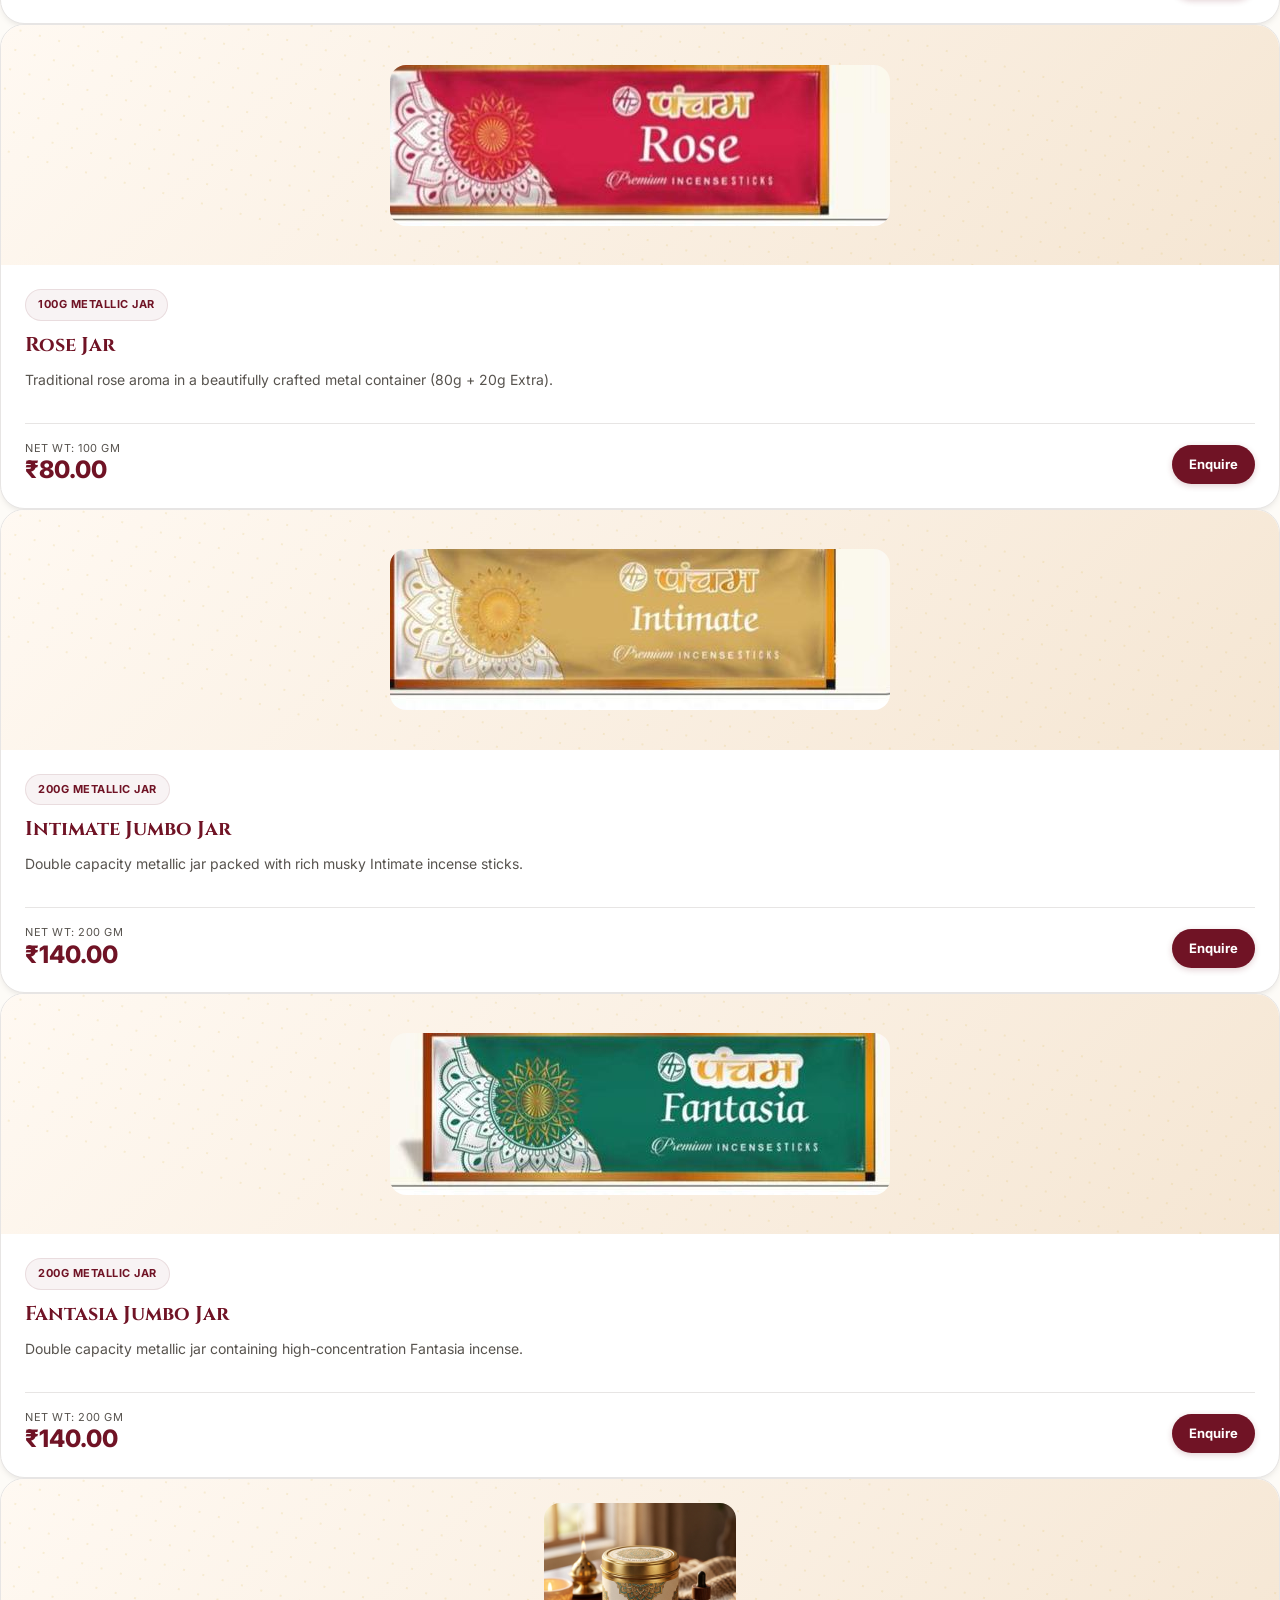
